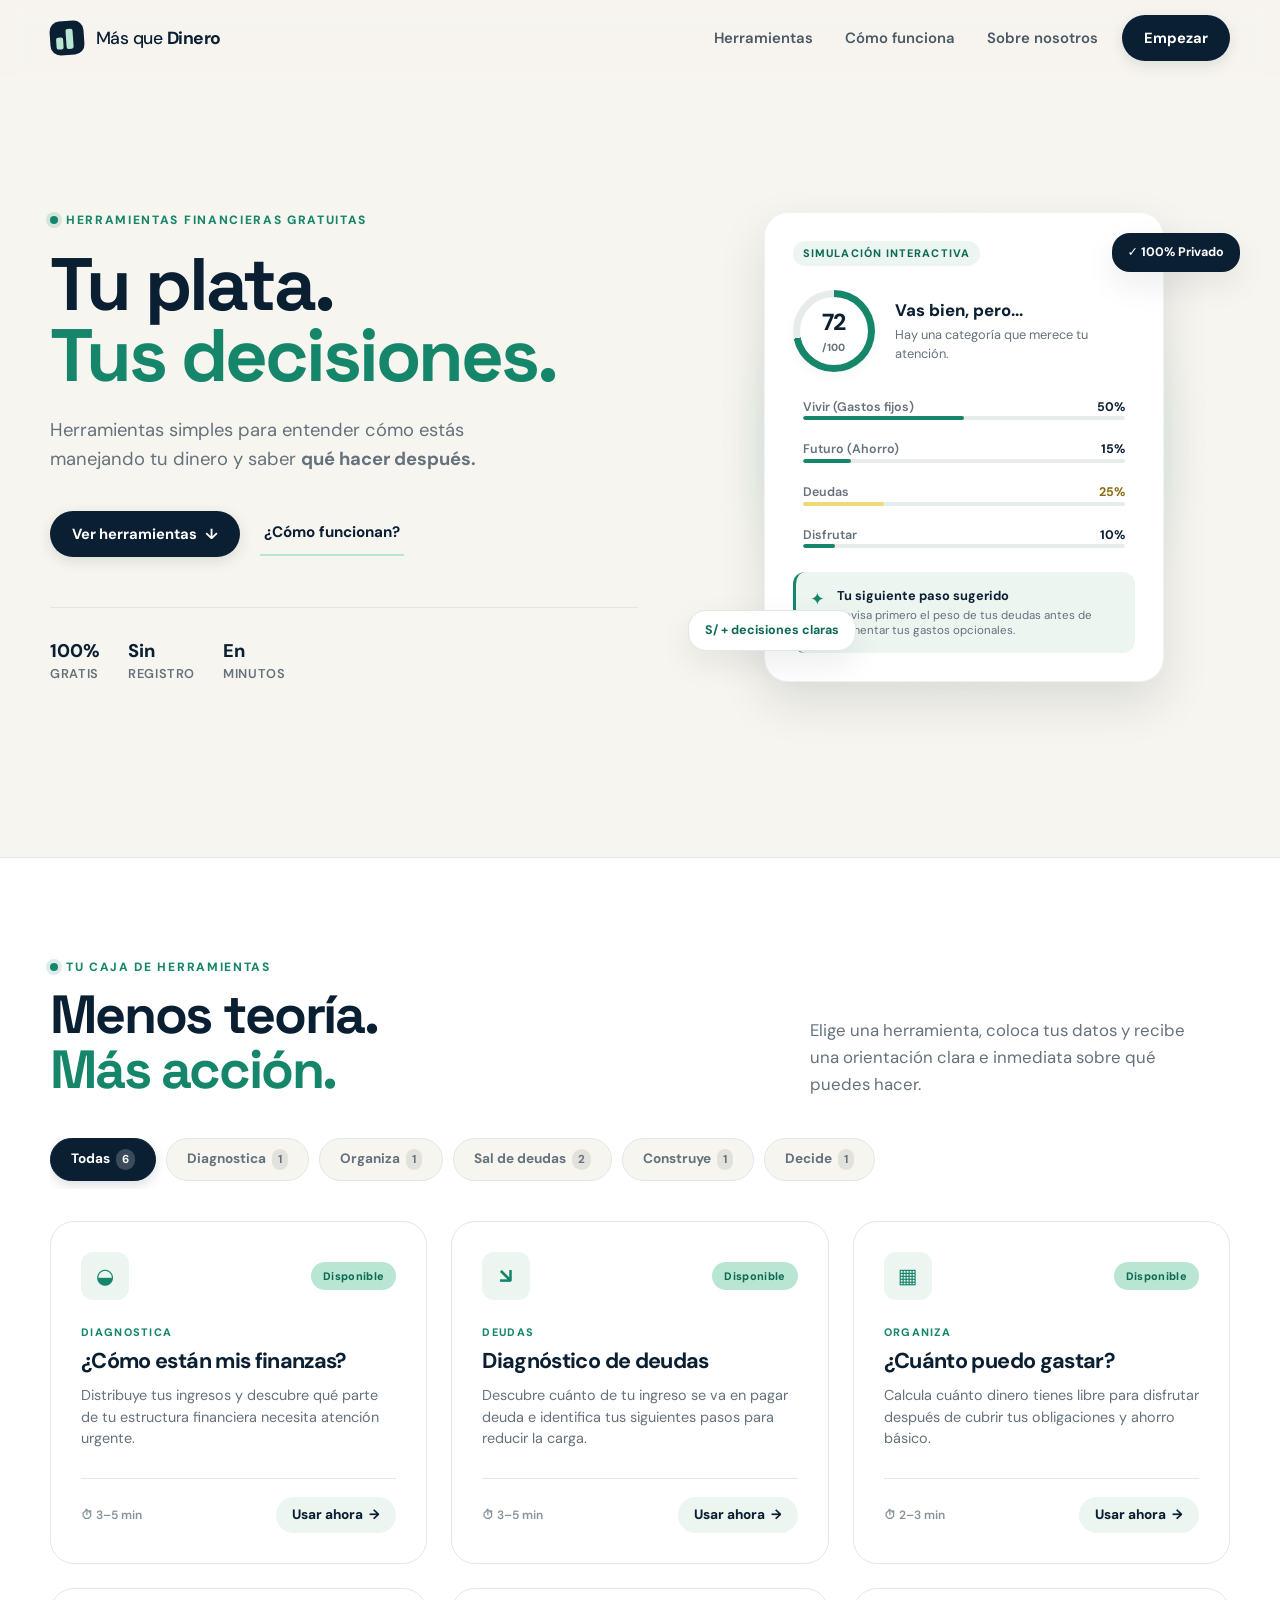
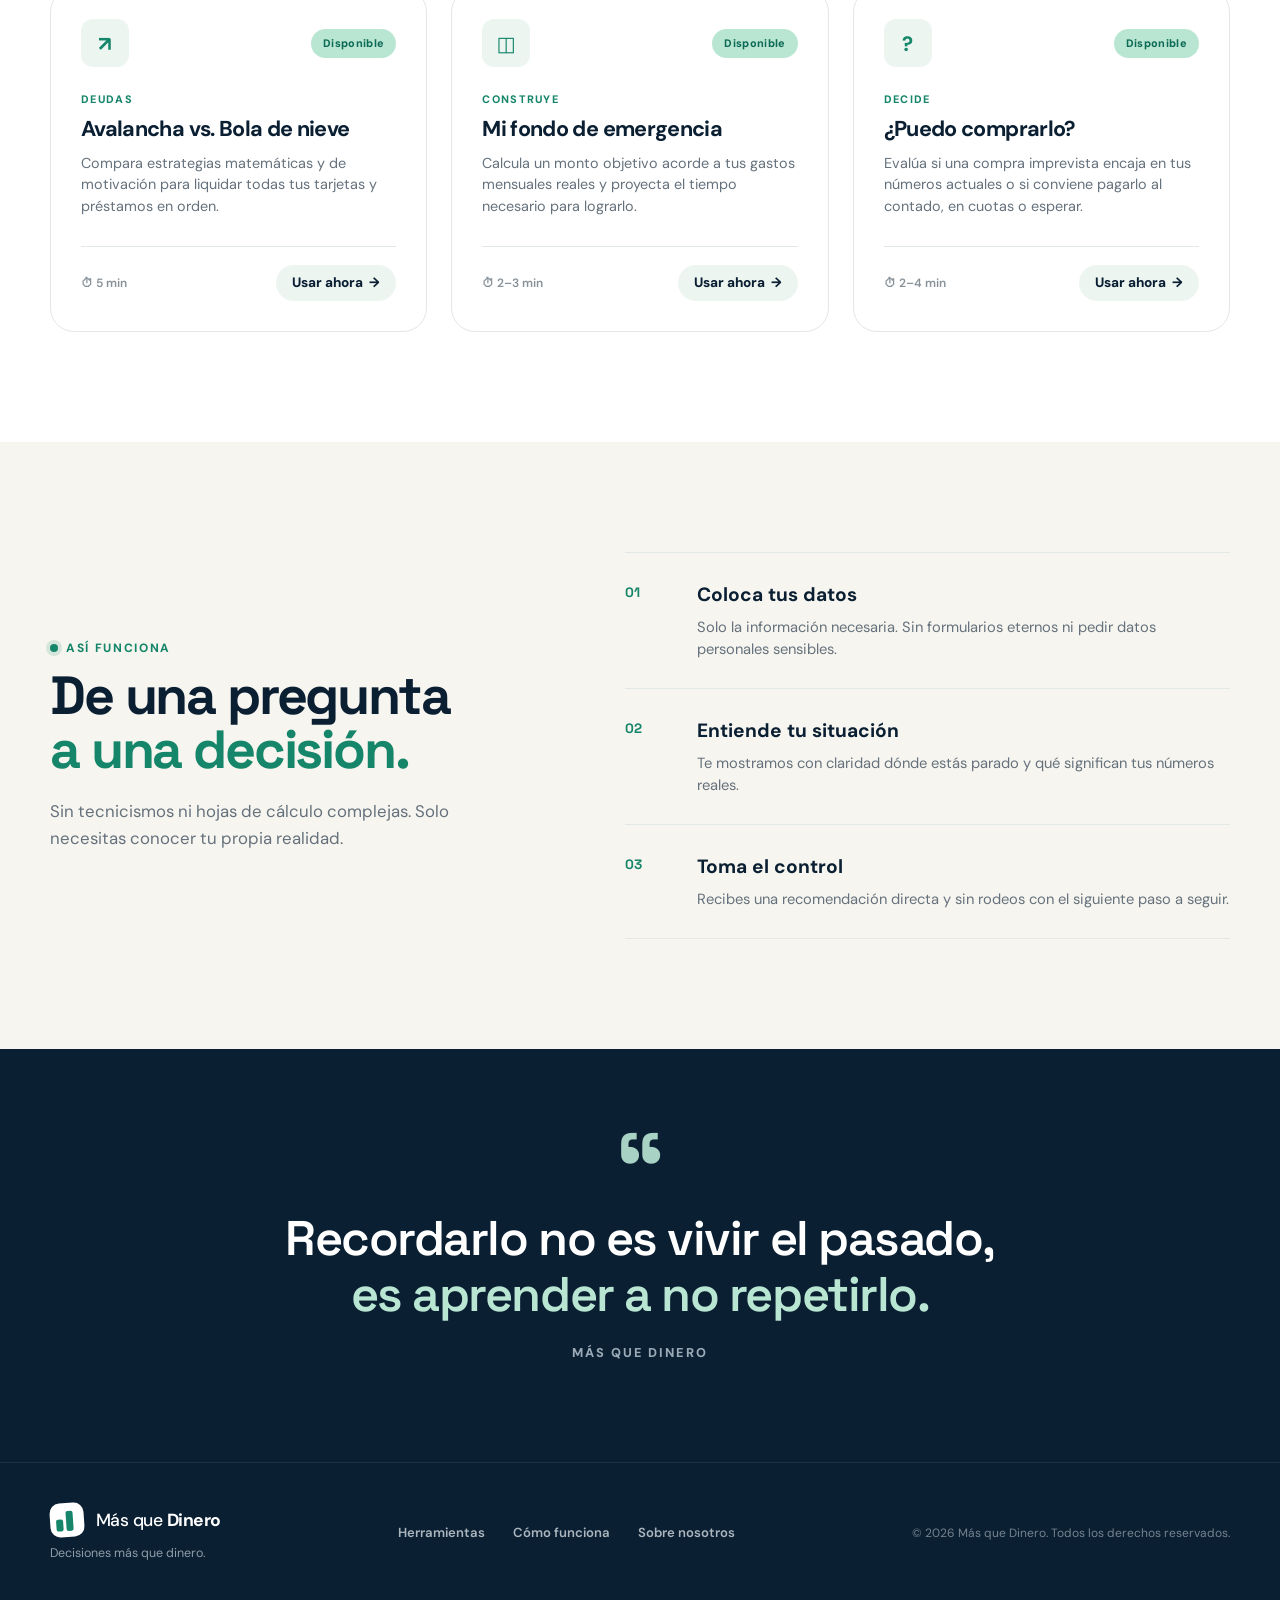
==== index.html @ 5869afad "new" ====
<!DOCTYPE html>
<html lang="es">
<head>
  <meta charset="UTF-8" />
  <meta name="viewport" content="width=device-width, initial-scale=1.0" />
  <meta name="theme-color" content="#0B1F33" />
  <meta name="description" content="Herramientas financieras gratuitas de Más que Dinero. Entiende tu plata y toma mejores decisiones." />
  <title>Más que Dinero — Herramientas financieras</title>
  
  <!-- Preconnect and Google Fonts -->
  <link rel="preconnect" href="https://fonts.googleapis.com">
  <link rel="preconnect" href="https://fonts.gstatic.com" crossorigin>
  <link href="https://fonts.googleapis.com/css2?family=DM+Sans:ital,opsz,wght@0,9..40,400..800;1,9..40,400..800&family=Space+Grotesk:wght@500;600;700&display=swap" rel="stylesheet">
  
  <style>
    /* =========================================================
       MÁS QUE DINERO — Design System & Custom Styles
       Palette: Navy #0B1F33, Mint #B9E6D3, Green #16866B, 
                Cream #F7F5EF, Yellow #F2D77A, Danger #C84D42
       ========================================================= */

    :root {
      --navy: #0B1F33;
      --navy-2: #102B45;
      --navy-light: #183B5C;
      --cream: #F7F5EF;
      --paper: #FFFFFF;
      --mint: #B9E6D3;
      --mint-soft: #E8F7F1;
      --green: #16866B;
      --green-dark: #0D6A55;
      --ink: #14202B;
      --muted: #65717C;
      --line: #E1E8E6;
      --soft: #EDF5F1;
      --yellow: #F2D77A;
      --yellow-soft: #FDF8E7;
      --danger: #C84D42;
      --shadow-sm: 0 4px 12px rgba(11, 31, 51, 0.04);
      --shadow-md: 0 12px 32px rgba(11, 31, 51, 0.08);
      --shadow-lg: 0 20px 48px rgba(11, 31, 51, 0.12);
      --radius-sm: 12px;
      --radius-md: 18px;
      --radius-lg: 24px;
      --radius-full: 999px;
      --transition: all 0.25s cubic-bezier(0.16, 1, 0.3, 1);
    }

    * { box-sizing: border-box; margin: 0; padding: 0; }
    html { scroll-behavior: smooth; scroll-padding-top: 90px; }
    body {
      font-family: "DM Sans", system-ui, -apple-system, sans-serif;
      background: var(--cream);
      color: var(--ink);
      line-height: 1.5;
      -webkit-font-smoothing: antialiased;
      overflow-x: hidden;
    }

    a { color: inherit; text-decoration: none; }
    button { font: inherit; cursor: pointer; border: none; background: none; }

    .topbar-wrapper {
      position: sticky;
      top: 0;
      z-index: 100;
      background: rgba(247, 245, 239, 0.82);
      backdrop-filter: blur(12px);
      -webkit-backdrop-filter: blur(12px);
      border-bottom: 1px solid transparent;
      transition: var(--transition);
    }
    .topbar-wrapper.scrolled {
      background: rgba(247, 245, 239, 0.95);
      border-bottom-color: var(--line);
      box-shadow: 0 4px 20px rgba(11, 31, 51, 0.03);
    }

    .topbar {
      width: min(1180px, calc(100% - 40px));
      margin: 0 auto;
      height: 76px;
      display: flex;
      align-items: center;
      justify-content: space-between;
      gap: 24px;
    }

    .brand {
      display: inline-flex;
      align-items: center;
      gap: 12px;
      font-weight: 500;
      letter-spacing: -0.03em;
      color: var(--navy);
      font-size: 1.1rem;
      white-space: nowrap;
      transition: var(--transition);
    }
    .brand:hover { opacity: 0.9; }
    .brand strong { font-weight: 700; }
    .brand-mark {
      width: 34px;
      height: 34px;
      display: inline-flex;
      align-items: flex-end;
      gap: 3px;
      padding: 6px;
      border-radius: 10px;
      background: var(--navy);
      transform: rotate(-4deg);
      transition: var(--transition);
    }
    .brand:hover .brand-mark { transform: rotate(0deg) scale(1.05); }
    .brand-mark span { display: block; width: 7px; border-radius: 2px; background: var(--mint); }
    .brand-mark span:first-child { height: 12px; }
    .brand-mark span:last-child { height: 20px; }

    .desktop-nav { display: flex; gap: 32px; margin-left: auto; align-items: center; }
    .desktop-nav a {
      font-size: 0.93rem;
      font-weight: 600;
      color: #4A5864;
      transition: var(--transition);
      position: relative;
    }
    .desktop-nav a:hover { color: var(--navy); }
    .desktop-nav a::after {
      content: '';
      position: absolute;
      bottom: -4px;
      left: 0;
      width: 0;
      height: 2px;
      background: var(--green);
      transition: var(--transition);
      border-radius: 2px;
    }
    .desktop-nav a:hover::after { width: 100%; }

    .nav-cta, .primary-btn {
      display: inline-flex;
      align-items: center;
      justify-content: center;
      background: var(--navy);
      color: white !important;
      border-radius: var(--radius-full);
      padding: 12px 22px;
      font-weight: 700;
      font-size: 0.92rem;
      transition: var(--transition);
      box-shadow: 0 4px 14px rgba(11, 31, 51, 0.12);
    }
    .nav-cta:hover, .primary-btn:hover {
      transform: translateY(-2px);
      background: var(--navy-2);
      box-shadow: 0 6px 20px rgba(11, 31, 51, 0.2);
    }

    /* Mobile Nav Toggle */
    .mobile-menu-btn {
      display: none;
      width: 42px;
      height: 42px;
      border-radius: 10px;
      background: white;
      border: 1px solid var(--line);
      align-items: center;
      justify-content: center;
      flex-direction: column;
      gap: 5px;
      cursor: pointer;
      z-index: 101;
    }
    .mobile-menu-btn span {
      display: block;
      width: 18px;
      height: 2px;
      background: var(--navy);
      border-radius: 2px;
      transition: var(--transition);
    }
    .mobile-menu-btn.is-active span:nth-child(1) { transform: translateY(7px) rotate(45deg); }
    .mobile-menu-btn.is-active span:nth-child(2) { opacity: 0; }
    .mobile-menu-btn.is-active span:nth-child(3) { transform: translateY(-7px) rotate(-45deg); }

    .mobile-drawer {
      position: fixed;
      inset: 0;
      background: rgba(11, 31, 51, 0.5);
      backdrop-filter: blur(4px);
      z-index: 99;
      opacity: 0;
      pointer-events: none;
      transition: var(--transition);
    }
    .mobile-drawer.is-active { opacity: 1; pointer-events: auto; }
    .mobile-drawer-content {
      position: absolute;
      top: 0; right: 0; bottom: 0;
      width: min(320px, 85vw);
      background: var(--paper);
      padding: 90px 28px 40px;
      display: flex;
      flex-direction: column;
      gap: 20px;
      transform: translateX(100%);
      transition: transform 0.3s cubic-bezier(0.16, 1, 0.3, 1);
      box-shadow: var(--shadow-lg);
    }
    .mobile-drawer.is-active .mobile-drawer-content { transform: translateX(0); }
    .mobile-drawer-content a {
      font-size: 1.1rem;
      font-weight: 700;
      color: var(--navy);
      padding: 10px 0;
      border-bottom: 1px solid var(--soft);
    }

    .hero {
      width: min(1180px, calc(100% - 40px));
      min-height: calc(100vh - 120px);
      margin: 0 auto;
      display: grid;
      grid-template-columns: 1.05fr 0.95fr;
      align-items: center;
      gap: 60px;
      padding: 40px 0 80px;
    }
    .eyebrow {
      font-size: 0.75rem;
      font-weight: 800;
      letter-spacing: 0.14em;
      color: var(--green);
      text-transform: uppercase;
      display: flex;
      align-items: center;
      gap: 8px;
    }
    .eyebrow-dot {
      display: inline-block;
      width: 8px; height: 8px;
      border-radius: 50%;
      background: var(--green);
      box-shadow: 0 0 0 4px rgba(22, 134, 107, 0.15);
    }
    .hero h1, h2 {
      font-family: "Space Grotesk", sans-serif;
      letter-spacing: -0.04em;
      color: var(--navy);
    }
    .hero h1 {
      font-size: clamp(3.2rem, 5.8vw, 5.4rem);
      line-height: 0.96;
      margin: 20px 0 24px;
      font-weight: 700;
    }
    .hero h1 em, h2 span { color: var(--green); font-style: normal; }
    .hero-text {
      max-width: 500px;
      color: var(--muted);
      font-size: 1.15rem;
      line-height: 1.6;
    }
    .hero-actions { display: flex; align-items: center; gap: 20px; margin-top: 36px; flex-wrap: wrap; }
    .primary-btn span { margin-left: 8px; transition: transform 0.2s ease; }
    .primary-btn:hover span { transform: translateY(2px); }
    .text-btn {
      font-weight: 700;
      font-size: 0.95rem;
      color: var(--navy);
      padding: 10px 4px;
      border-bottom: 2px solid var(--mint);
      transition: var(--transition);
    }
    .text-btn:hover { border-bottom-color: var(--green); color: var(--green); }

    .trust-row {
      display: flex;
      gap: 28px;
      margin-top: 50px;
      padding-top: 32px;
      border-top: 1px solid rgba(11, 31, 51, 0.08);
    }
    .trust-row div { display: flex; flex-direction: column; }
    .trust-row strong { font-size: 1.15rem; color: var(--navy); font-weight: 800; line-height: 1.2; }
    .trust-row span { color: var(--muted); font-size: 0.8rem; font-weight: 600; text-transform: uppercase; letter-spacing: 0.05em; margin-top: 2px; }

    /* Interactive Hero Preview Card */
    .hero-card {
      position: relative;
      display: flex;
      justify-content: center;
      align-items: center;
      padding: 20px 0;
    }
    .hero-card::before {
      content: "";
      position: absolute;
      width: 410px; height: 410px;
      border-radius: 50%;
      background: radial-gradient(circle, var(--mint) 0%, rgba(185, 230, 211, 0.3) 70%, transparent 100%);
      filter: blur(20px);
      z-index: 0;
    }
    .mini-window {
      position: relative;
      z-index: 1;
      width: min(400px, 100%);
      padding: 28px;
      border-radius: var(--radius-lg);
      background: var(--paper);
      box-shadow: var(--shadow-lg);
      border: 1px solid rgba(11, 31, 51, 0.06);
      transition: var(--transition);
    }
    .mini-window:hover { transform: translateY(-3px); }
    .mini-top { display: flex; justify-content: space-between; align-items: center; color: #879198; font-size: 0.68rem; font-weight: 800; letter-spacing: 0.1em; }
    .mini-badge {
      background: var(--soft);
      color: var(--green-dark);
      padding: 4px 10px;
      border-radius: var(--radius-full);
    }
    .score { display: flex; align-items: center; gap: 20px; margin: 24px 0 20px; }
    .score-ring {
      width: 82px; height: 82px; border-radius: 50%;
      background: conic-gradient(var(--green) 72%, #E7ECEB 0);
      display: grid; place-content: center;
      position: relative;
      font-weight: 800; color: var(--navy);
      box-shadow: var(--shadow-sm);
      flex-shrink: 0;
    }
    .score-ring::before {
      content: ""; position: absolute; inset: 7px; border-radius: 50%; background: white;
    }
    .score-ring span, .score-ring small { position: relative; z-index: 1; }
    .score-ring span { font-size: 1.45rem; letter-spacing: -0.04em; }
    .score-ring small { font-size: 0.65rem; color: var(--muted); }
    .score-title { font-weight: 800; color: var(--navy); font-size: 1.05rem; }
    .score-copy { font-size: 0.8rem; color: var(--muted); margin-top: 2px; }

    .mini-bars { display: grid; gap: 12px; margin-top: 16px; }
    .bar-line {
      position: relative;
      display: flex;
      justify-content: space-between;
      font-size: 0.78rem;
      font-weight: 600;
      padding: 6px 10px;
      border-radius: var(--radius-sm);
      transition: var(--transition);
      cursor: pointer;
    }
    .bar-line:hover { background: var(--soft); }
    .bar-line span { color: var(--muted); }
    .bar-line b { color: var(--navy); }
    .bar-track {
      position: absolute; left: 10px; right: 10px; bottom: 2px; height: 4px; border-radius: 10px; background: #E7ECEB; overflow: hidden;
    }
    .bar-fill { height: 100%; border-radius: 10px; background: var(--green); transition: width 0.6s ease; }
    .bar-fill.warning { background: var(--yellow); }
    .warning-text { color: #8A6A0B !important; }

    .mini-recommendation {
      display: flex; gap: 12px; margin-top: 22px; padding: 14px;
      border-radius: var(--radius-sm); background: var(--soft);
      border-left: 3px solid var(--green);
    }
    .mini-recommendation span { color: var(--green); font-size: 1.1rem; }
    .mini-recommendation strong { font-size: 0.8rem; color: var(--navy); display: block; }
    .mini-recommendation p { color: var(--muted); font-size: 0.72rem; margin-top: 2px; line-height: 1.35; }

    .floating-note {
      position: absolute; z-index: 2; background: var(--navy); color: white;
      padding: 10px 16px; border-radius: var(--radius-md); font-size: 0.78rem; font-weight: 700;
      box-shadow: var(--shadow-md);
      display: flex; align-items: center; gap: 8px;
      animation: float 4s ease-in-out infinite;
    }
    .note-one { top: 8%; right: -10px; }
    .note-two { bottom: 10%; left: -10px; background: white; color: var(--green-dark); border: 1px solid var(--line); animation-delay: 2s; }
    
    @keyframes float {
      0%, 100% { transform: translateY(0px); }
      50% { transform: translateY(-8px); }
    }

    .tools-section {
      background: var(--paper);
      padding: 100px max(20px, calc((100vw - 1180px)/2)) 110px;
      border-top: 1px solid var(--line);
    }
    .section-heading {
      display: grid;
      grid-template-columns: 1fr 420px;
      align-items: end;
      gap: 50px;
    }
    .section-heading h2, .how h2 {
      font-size: clamp(2.4rem, 4.2vw, 3.8rem);
      line-height: 1.02;
      margin-top: 12px;
      font-weight: 700;
    }
    .section-heading > p { color: var(--muted); font-size: 1.05rem; max-width: 400px; line-height: 1.6; }

    .filter-container {
      margin: 40px 0 32px;
      overflow-x: auto;
      padding-bottom: 8px;
      scrollbar-width: none;
    }
    .filter-container::-webkit-scrollbar { display: none; }

    .filter-row { display: flex; gap: 10px; flex-wrap: nowrap; }
    .filter {
      border: 1px solid var(--line);
      background: var(--cream);
      color: var(--muted);
      border-radius: var(--radius-full);
      padding: 10px 20px;
      cursor: pointer;
      font-size: 0.85rem;
      font-weight: 700;
      white-space: nowrap;
      transition: var(--transition);
      display: inline-flex;
      align-items: center;
      gap: 6px;
    }
    .filter:hover { background: var(--soft); color: var(--navy); border-color: #CBD8D4; }
    .filter.active {
      background: var(--navy);
      color: white;
      border-color: var(--navy);
      box-shadow: 0 4px 12px rgba(11, 31, 51, 0.15);
    }
    .filter-count {
      font-size: 0.72rem;
      padding: 2px 6px;
      border-radius: 10px;
      background: rgba(0, 0, 0, 0.08);
    }
    .filter.active .filter-count { background: rgba(255, 255, 255, 0.2); }

    .tools-grid { display: grid; grid-template-columns: repeat(auto-fill, minmax(340px, 1fr)); gap: 24px; }
    
    /* Links integrados a las Tarjetas */
    .tool-card-link {
      display: flex;
      text-decoration: none;
      color: inherit;
    }

    .tool-card {
      width: 100%;
      min-height: 310px;
      padding: 30px;
      border: 1px solid var(--line);
      border-radius: var(--radius-lg);
      display: flex;
      flex-direction: column;
      justify-content: space-between;
      background: white;
      transition: var(--transition);
      position: relative;
    }

    /* ESTILO UNIFORME Y EFECTO HOVER NEGRO EN TODAS LAS TARJETAS */
    .tool-card .tool-category { display: block; color: var(--green); font-size: 0.68rem; letter-spacing: 0.12em; font-weight: 800; margin-top: 24px; text-transform: uppercase; transition: var(--transition); }
    .tool-card h3 { font-size: 1.35rem; letter-spacing: -0.03em; margin: 8px 0 10px; color: var(--navy); font-weight: 700; line-height: 1.25; transition: var(--transition); }
    .tool-card p { color: var(--muted); font-size: 0.9rem; line-height: 1.5; transition: var(--transition); }
    
    .tool-card-link:hover .tool-card,
    .tool-card-link:active .tool-card {
      background: var(--navy);
      color: white;
      border-color: var(--navy);
      transform: translateY(-5px);
      box-shadow: var(--shadow-md);
    }
    
    .tool-card-link:hover .tool-category,
    .tool-card-link:active .tool-category { color: var(--mint); }
    
    .tool-card-link:hover h3,
    .tool-card-link:active h3 { color: white; }
    
    .tool-card-link:hover p,
    .tool-card-link:active p { color: #B9C7D1; }

    .tool-top { display: flex; justify-content: space-between; align-items: center; }
    .tool-icon {
      width: 48px; height: 48px; display: grid; place-items: center;
      border-radius: var(--radius-sm); background: var(--soft); color: var(--green);
      font-weight: 800; font-size: 1.3rem;
      transition: var(--transition);
    }
    .tool-card-link:hover .tool-icon,
    .tool-card-link:active .tool-icon { background: rgba(185,230,211,0.15); color: var(--mint); transform: scale(1.08); }
    
    .status { border-radius: var(--radius-full); padding: 6px 12px; font-size: 0.68rem; font-weight: 800; letter-spacing: 0.03em; }
    .status.live { color: var(--green-dark); background: var(--mint); }
    
    .tool-bottom {
      margin-top: 28px;
      padding-top: 18px;
      border-top: 1px solid var(--line);
      display: flex;
      justify-content: space-between;
      align-items: center;
      font-size: 0.75rem;
      color: #879198;
      font-weight: 600;
      transition: var(--transition);
    }
    .tool-card-link:hover .tool-bottom,
    .tool-card-link:active .tool-bottom { border-color: rgba(255,255,255,0.12); color: #8E9DA8; }
    
    .tool-bottom .tool-btn {
      color: var(--navy);
      font-weight: 800;
      font-size: 0.85rem;
      display: inline-flex;
      align-items: center;
      gap: 6px;
      padding: 8px 16px;
      border-radius: var(--radius-full);
      background: var(--soft);
      transition: var(--transition);
    }
    .tool-card-link:hover .tool-btn,
    .tool-card-link:active .tool-btn { background: var(--mint); color: var(--navy); transform: translateX(3px); }

    /* Card Animation on Filter */
    .tool-card-link { transition: opacity 0.3s ease, transform 0.3s ease; }
    .tool-card-link.is-hidden { opacity: 0; transform: scale(0.95); position: absolute; pointer-events: none; visibility: hidden; }

    .how {
      width: min(1180px, calc(100% - 40px));
      margin: 0 auto;
      padding: 110px 0;
      display: grid;
      grid-template-columns: 0.9fr 1.1fr;
      gap: 80px;
      align-items: center;
    }
    .how-intro p { color: var(--muted); font-size: 1.05rem; max-width: 400px; margin-top: 20px; line-height: 1.6; }
    .steps { display: grid; gap: 0; }
    .step {
      padding: 28px 0;
      border-top: 1px solid var(--line);
      display: grid;
      grid-template-columns: 60px 1fr;
      column-gap: 12px;
      transition: var(--transition);
    }
    .step:last-child { border-bottom: 1px solid var(--line); }
    .step:hover { padding-left: 10px; }
    .step > span { color: var(--green); font-size: 0.85rem; font-weight: 800; font-family: "Space Grotesk", sans-serif; padding-top: 2px; }
    .step h3 { font-size: 1.2rem; color: var(--navy); font-weight: 700; }
    .step p { grid-column: 2; color: var(--muted); font-size: 0.92rem; margin-top: 6px; line-height: 1.5; }

    /* Quote Section */
    .quote-section {
      background: var(--navy);
      color: white;
      text-align: center;
      padding: 100px 20px;
      position: relative;
      overflow: hidden;
    }
    .quote-mark { color: var(--mint); font: 700 6rem/0.4 "Space Grotesk"; opacity: 0.9; }
    blockquote {
      font: 600 clamp(1.8rem, 3.8vw, 3.5rem)/1.15 "Space Grotesk";
      letter-spacing: -0.03em;
      margin: 24px auto 20px;
      max-width: 900px;
    }
    blockquote span { color: var(--mint); }
    .quote-section p { color: #9AAAB6; font-size: 0.8rem; letter-spacing: 0.15em; text-transform: uppercase; font-weight: 800; }

    /* Footer */
    footer {
      background: var(--navy);
      border-top: 1px solid rgba(255,255,255,0.08);
      padding: 40px max(20px, calc((100vw - 1180px)/2));
      color: white;
      display: flex;
      justify-content: space-between;
      align-items: center;
      flex-wrap: wrap;
      gap: 30px;
    }
    footer .brand { color: white; }
    footer .brand-mark { background: white; }
    footer .brand-mark span { background: var(--green); }
    .footer-brand p { color: #8E9DA8; font-size: 0.78rem; margin-top: 6px; }
    .footer-links { display: flex; gap: 28px; font-size: 0.82rem; color: #AAB5BD; font-weight: 600; }
    .footer-links a:hover { color: var(--mint); }
    .copyright { color: #74838E; font-size: 0.75rem; }

    /* Responsive Design Adjustments */
    @media (max-width: 960px) {
      .desktop-nav { display: none; }
      .mobile-menu-btn { display: flex; }
      .hero { grid-template-columns: 1fr; gap: 50px; padding-top: 30px; min-height: auto; }
      .section-heading { grid-template-columns: 1fr; gap: 16px; }
      .how { grid-template-columns: 1fr; gap: 50px; }
    }

    @media (max-width: 640px) {
      .topbar { width: min(100% - 32px, 1180px); height: 68px; }
      .hero { width: min(100% - 32px, 1180px); }
      .hero h1 { font-size: clamp(2.8rem, 13vw, 3.8rem); }
      .hero-actions { flex-direction: column; align-items: stretch; }
      .hero-actions a { text-align: center; justify-content: center; }
      .trust-row { gap: 16px; justify-content: space-between; }
      .trust-row strong { font-size: 1rem; }
      .trust-row span { font-size: 0.7rem; }
      .floating-note { display: none; }
      .tools-section { padding: 70px 16px; }
      .tools-grid { grid-template-columns: 1fr; }
      footer { flex-direction: column; align-items: flex-start; }
    }
  </style>
</head>

<body>
  <div class="topbar-wrapper" id="topbar">
    <header class="topbar">
      <a href="#" class="brand" aria-label="Más que Dinero - Inicio">
        <span class="brand-mark"><span></span><span></span></span>
        <span>Más que <strong>Dinero</strong></span>
      </a>

      <nav class="desktop-nav" aria-label="Navegación principal">
        <a href="#herramientas">Herramientas</a>
        <a href="#como-funciona">Cómo funciona</a>
        <a href="#sobre">Sobre nosotros</a>
      </nav>

      <div style="display: flex; align-items: center; gap: 12px;">
        <a class="nav-cta" href="#herramientas">Empezar</a>
        <button class="mobile-menu-btn" id="mobileMenuBtn" aria-label="Abrir menú">
          <span></span><span></span><span></span>
        </button>
      </div>
    </header>
  </div>

  <!-- Mobile Drawer -->
  <div class="mobile-drawer" id="mobileDrawer">
    <div class="mobile-drawer-content">
      <a href="#herramientas" class="mobile-link">Herramientas</a>
      <a href="#como-funciona" class="mobile-link">Cómo funciona</a>
      <a href="#sobre" class="mobile-link">Sobre Más que Dinero</a>
      <a class="primary-btn" href="#herramientas" style="margin-top: 15px;">Explorar caja de herramientas</a>
    </div>
  </div>

  <main>
    <section class="hero">
      <div class="hero-copy">
        <div class="eyebrow"><span class="eyebrow-dot"></span> Herramientas financieras gratuitas</div>
        <h1>Tu plata.<br><em>Tus decisiones.</em></h1>
        <p class="hero-text">
          Herramientas simples para entender cómo estás manejando tu dinero
          y saber <strong>qué hacer después.</strong>
        </p>

        <div class="hero-actions">
          <a class="primary-btn" href="#herramientas">Ver herramientas <span>↓</span></a>
          <a class="text-btn" href="#como-funciona">¿Cómo funcionan?</a>
        </div>

        <div class="trust-row">
          <div><strong>100%</strong><span>Gratis</span></div>
          <div><strong>Sin</strong><span>registro</span></div>
          <div><strong>En</strong><span>minutos</span></div>
        </div>
      </div>

      <div class="hero-card" aria-label="Vista previa del diagnóstico financiero">
        <div class="mini-window">
          <div class="mini-top">
            <span class="mini-badge">SIMULACIÓN INTERACTIVA</span>
            <span>•••</span>
          </div>

          <div class="score">
            <div class="score-ring" id="scoreRing">
              <span id="scoreVal">72</span><small>/100</small>
            </div>
            <div>
              <p class="score-title" id="scoreTitle">Vas bien, pero...</p>
              <p class="score-copy" id="scoreSub">Hay una categoría que merece tu atención.</p>
            </div>
          </div>

          <div class="mini-bars">
            <div class="bar-line" onclick="updatePreview('vivir')">
              <span>Vivir (Gastos fijos)</span><b>50%</b>
              <div class="bar-track"><div class="bar-fill" style="width:50%"></div></div>
            </div>
            <div class="bar-line" onclick="updatePreview('futuro')">
              <span>Futuro (Ahorro)</span><b>15%</b>
              <div class="bar-track"><div class="bar-fill" style="width:15%"></div></div>
            </div>
            <div class="bar-line" onclick="updatePreview('deudas')">
              <span>Deudas</span><b class="warning-text">25%</b>
              <div class="bar-track"><div class="bar-fill warning" style="width:25%"></div></div>
            </div>
            <div class="bar-line" onclick="updatePreview('disfrutar')">
              <span>Disfrutar</span><b>10%</b>
              <div class="bar-track"><div class="bar-fill" style="width:10%"></div></div>
            </div>
          </div>

          <div class="mini-recommendation">
            <span>✦</span>
            <div>
              <strong id="recTitle">Tu siguiente paso sugerido</strong>
              <p id="recDesc">Revisa primero el peso de tus deudas antes de aumentar tus gastos opcionales.</p>
            </div>
          </div>
        </div>

        <div class="floating-note note-one">✓ 100% Privado</div>
        <div class="floating-note note-two">S/ + decisiones claras</div>
      </div>
    </section>

    <section class="tools-section" id="herramientas">
      <div class="section-heading">
        <div>
          <div class="eyebrow"><span class="eyebrow-dot"></span> TU CAJA DE HERRAMIENTAS</div>
          <h2>Menos teoría.<br><span>Más acción.</span></h2>
        </div>
        <p>Elige una herramienta, coloca tus datos y recibe una orientación clara e inmediata sobre qué puedes hacer.</p>
      </div>

      <div class="filter-container">
        <div class="filter-row" role="tablist" aria-label="Categorías de herramientas">
          <button class="filter active" data-filter="all">Todas <span class="filter-count">6</span></button>
          <button class="filter" data-filter="diagnostica">Diagnostica <span class="filter-count">1</span></button>
          <button class="filter" data-filter="organiza">Organiza <span class="filter-count">1</span></button>
          <button class="filter" data-filter="deudas">Sal de deudas <span class="filter-count">2</span></button>
          <button class="filter" data-filter="construye">Construye <span class="filter-count">1</span></button>
          <button class="filter" data-filter="decide">Decide <span class="filter-count">1</span></button>
        </div>
      </div>

      <div class="tools-grid" id="toolsGrid">
        
        <!-- Tool 1: Diagnóstico Financiero Rápido -->
        <a href="diagnostico.html" class="tool-card-link" data-category="diagnostica">
          <article class="tool-card">
            <div>
              <div class="tool-top">
                <span class="tool-icon">◒</span>
                <span class="status live">Disponible</span>
              </div>
              <span class="tool-category">DIAGNOSTICA</span>
              <h3>¿Cómo están mis finanzas?</h3>
              <p>Distribuye tus ingresos y descubre qué parte de tu estructura financiera necesita atención urgente.</p>
            </div>
            <div class="tool-bottom">
              <span>⏱ 3–5 min</span>
              <span class="tool-btn">Usar ahora <span>→</span></span>
            </div>
          </article>
        </a>

        <!-- Tool 2: Diagnóstico de Deudas -->
        <a href="diagnostico-deudas.html" class="tool-card-link" data-category="deudas">
          <article class="tool-card">
            <div>
              <div class="tool-top">
                <span class="tool-icon">↘</span>
                <span class="status live">Disponible</span>
              </div>
              <span class="tool-category">DEUDAS</span>
              <h3>Diagnóstico de deudas</h3>
              <p>Descubre cuánto de tu ingreso se va en pagar deuda e identifica tus siguientes pasos para reducir la carga.</p>
            </div>
            <div class="tool-bottom">
              <span>⏱ 3–5 min</span>
              <span class="tool-btn">Usar ahora <span>→</span></span>
            </div>
          </article>
        </a>

        <!-- Tool 3: Presupuesto Disponible / ¿Cuánto puedo gastar? -->
        <a href="cuanto-puedo-gastar.html" class="tool-card-link" data-category="organiza">
          <article class="tool-card">
            <div>
              <div class="tool-top">
                <span class="tool-icon">▦</span>
                <span class="status live">Disponible</span>
              </div>
              <span class="tool-category">ORGANIZA</span>
              <h3>¿Cuánto puedo gastar?</h3>
              <p>Calcula cuánto dinero tienes libre para disfrutar después de cubrir tus obligaciones y ahorro básico.</p>
            </div>
            <div class="tool-bottom">
              <span>⏱ 2–3 min</span>
              <span class="tool-btn">Usar ahora <span>→</span></span>
            </div>
          </article>
        </a>

        <!-- Tool 4: Avalancha vs Bola de Nieve -->
        <a href="avalancha-vs-boladenieve.html" class="tool-card-link" data-category="deudas">
          <article class="tool-card">
            <div>
              <div class="tool-top">
                <span class="tool-icon">↗</span>
                <span class="status live">Disponible</span>
              </div>
              <span class="tool-category">DEUDAS</span>
              <h3>Avalancha vs. Bola de nieve</h3>
              <p>Compara estrategias matemáticas y de motivación para liquidar todas tus tarjetas y préstamos en orden.</p>
            </div>
            <div class="tool-bottom">
              <span>⏱ 5 min</span>
              <span class="tool-btn">Usar ahora <span>→</span></span>
            </div>
          </article>
        </a>

        <!-- Tool 5: Fondo de Emergencia -->
        <a href="fondo-de-emergencia.html" class="tool-card-link" data-category="construye">
          <article class="tool-card">
            <div>
              <div class="tool-top">
                <span class="tool-icon">◫</span>
                <span class="status live">Disponible</span>
              </div>
              <span class="tool-category">CONSTRUYE</span>
              <h3>Mi fondo de emergencia</h3>
              <p>Calcula un monto objetivo acorde a tus gastos mensuales reales y proyecta el tiempo necesario para lograrlo.</p>
            </div>
            <div class="tool-bottom">
              <span>⏱ 2–3 min</span>
              <span class="tool-btn">Usar ahora <span>→</span></span>
            </div>
          </article>
        </a>

        <!-- Tool 6: ¿Puedo comprarlo? -->
        <a href="puedo-comprarlo.html" class="tool-card-link" data-category="decide">
          <article class="tool-card">
            <div>
              <div class="tool-top">
                <span class="tool-icon">?</span>
                <span class="status live">Disponible</span>
              </div>
              <span class="tool-category">DECIDE</span>
              <h3>¿Puedo comprarlo?</h3>
              <p>Evalúa si una compra imprevista encaja en tus números actuales o si conviene pagarlo al contado, en cuotas o esperar.</p>
            </div>
            <div class="tool-bottom">
              <span>⏱ 2–4 min</span>
              <span class="tool-btn">Usar ahora <span>→</span></span>
            </div>
          </article>
        </a>

      </div>
    </section>

    <section class="how" id="como-funciona">
      <div class="how-intro">
        <div class="eyebrow"><span class="eyebrow-dot"></span> ASÍ FUNCIONA</div>
        <h2>De una pregunta<br><span>a una decisión.</span></h2>
        <p>Sin tecnicismos ni hojas de cálculo complejas. Solo necesitas conocer tu propia realidad.</p>
      </div>

      <div class="steps">
        <div class="step">
          <span>01</span>
          <div>
            <h3>Coloca tus datos</h3>
            <p>Solo la información necesaria. Sin formularios eternos ni pedir datos personales sensibles.</p>
          </div>
        </div>
        <div class="step">
          <span>02</span>
          <div>
            <h3>Entiende tu situación</h3>
            <p>Te mostramos con claridad dónde estás parado y qué significan tus números reales.</p>
          </div>
        </div>
        <div class="step">
          <span>03</span>
          <div>
            <h3>Toma el control</h3>
            <p>Recibes una recomendación directa y sin rodeos con el siguiente paso a seguir.</p>
          </div>
        </div>
      </div>
    </section>

    <section class="quote-section" id="sobre">
      <div class="quote-mark">“</div>
      <blockquote>Recordarlo no es vivir el pasado,<br><span>es aprender a no repetirlo.</span></blockquote>
      <p>Más que Dinero</p>
    </section>
  </main>

  <footer>
    <div class="footer-brand">
      <a href="#" class="brand">
        <span class="brand-mark"><span></span><span></span></span>
        <span>Más que <strong>Dinero</strong></span>
      </a>
      <p>Decisiones más que dinero.</p>
    </div>

    <div class="footer-links">
      <a href="#herramientas">Herramientas</a>
      <a href="#como-funciona">Cómo funciona</a>
      <a href="#sobre">Sobre nosotros</a>
    </div>

    <p class="copyright">© 2026 Más que Dinero. Todos los derechos reservados.</p>
  </footer>

  <script>
    // Header Scroll Effect
    const topbar = document.getElementById('topbar');
    window.addEventListener('scroll', () => {
      if (window.scrollY > 20) {
        topbar.classList.add('scrolled');
      } else {
        topbar.classList.remove('scrolled');
      }
    });

    // Mobile Menu Toggle
    const mobileBtn = document.getElementById('mobileMenuBtn');
    const mobileDrawer = document.getElementById('mobileDrawer');
    const mobileLinks = document.querySelectorAll('.mobile-link');

    mobileBtn.addEventListener('click', () => {
      mobileBtn.classList.toggle('is-active');
      mobileDrawer.classList.toggle('is-active');
    });

    mobileLinks.forEach(link => {
      link.addEventListener('click', () => {
        mobileBtn.classList.remove('is-active');
        mobileDrawer.classList.remove('is-active');
      });
    });

    // Interactive Preview updating
    function updatePreview(type) {
      const title = document.getElementById('scoreTitle');
      const sub = document.getElementById('scoreSub');
      const recTitle = document.getElementById('recTitle');
      const recDesc = document.getElementById('recDesc');

      if (type === 'deudas') {
        title.textContent = 'Ojo con tus deudas';
        sub.textContent = 'Estás destinando 25% a saldar préstamos.';
        recTitle.textContent = 'Plan para deudas';
        recDesc.textContent = 'Prioriza la deuda con mayor tasa de interés para no regalar dinero.';
      } else if (type === 'vivir') {
        title.textContent = 'Gastos fijos bajo control';
        sub.textContent = 'Tu costo de vida ocupa la mitad de tus ingresos.';
        recTitle.textContent = 'Mantén el margen';
        recDesc.textContent = '50% es un excelente porcentaje para cubrir vivienda y servicios.';
      } else if (type === 'futuro') {
        title.textContent = 'Tu colchón de tranquilidad';
        sub.textContent = 'Actualmente ahorras un 15% mensual.';
        recTitle.textContent = 'Siguiente objetivo';
        recDesc.textContent = 'Pasa este monto a una cuenta de alto rendimiento apenas cobres.';
      } else if (type === 'disfrutar') {
        title.textContent = 'Gasto libre y ocio';
        sub.textContent = '10% asignado a salidas y entretenimiento.';
        recTitle.textContent = 'Disfruta sin culpa';
        recDesc.textContent = 'Puedes gastar este dinero libremente sin desarmar tu presupuesto.';
      }
    }

    // Filter tools feature
    const filterButtons = document.querySelectorAll('.filter');
    const toolCardsLinks = document.querySelectorAll('.tool-card-link');

    filterButtons.forEach(btn => {
      btn.addEventListener('click', () => {
        filterButtons.forEach(b => b.classList.remove('active'));
        btn.classList.add('active');

        const filterValue = btn.getAttribute('data-filter');

        toolCardsLinks.forEach(card => {
          if (filterValue === 'all' || card.getAttribute('data-category') === filterValue) {
            card.classList.remove('is-hidden');
          } else {
            card.classList.add('is-hidden');
          }
        });
      });
    });
  </script>
</body>
</html>
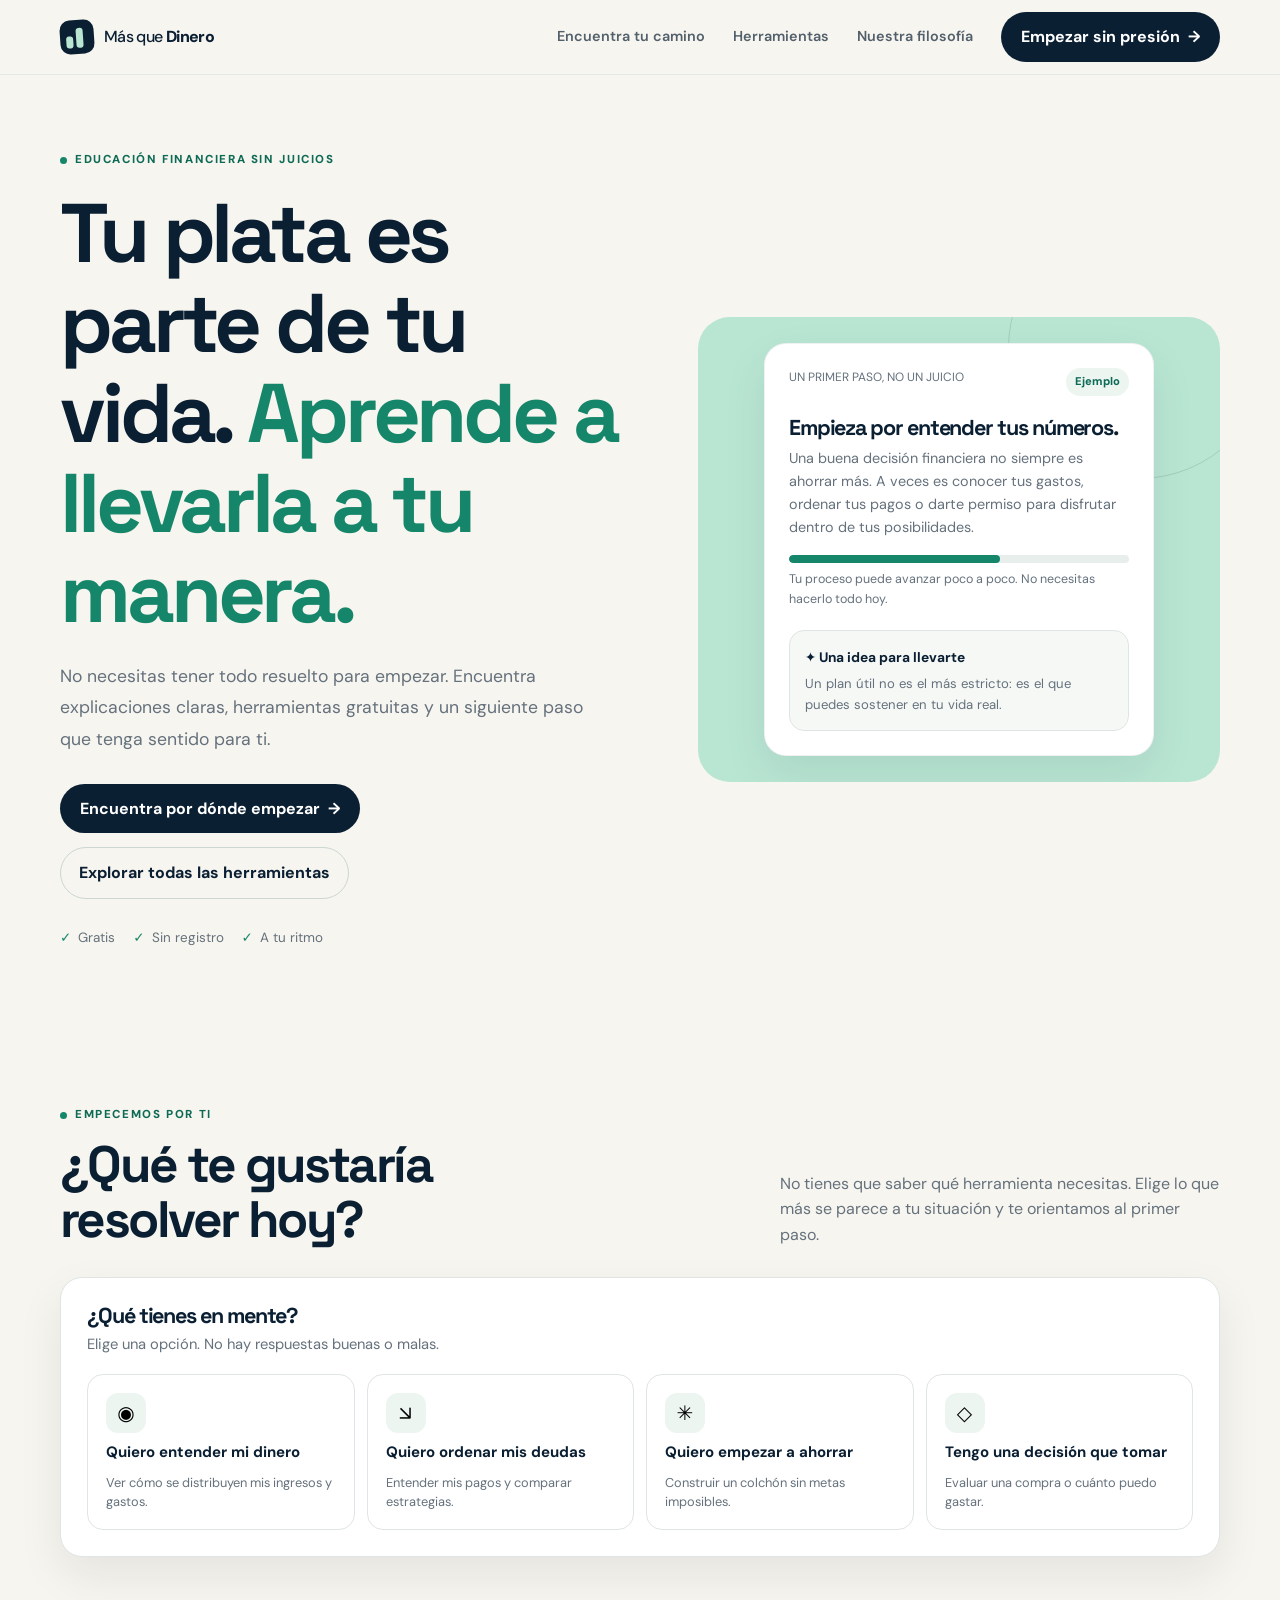
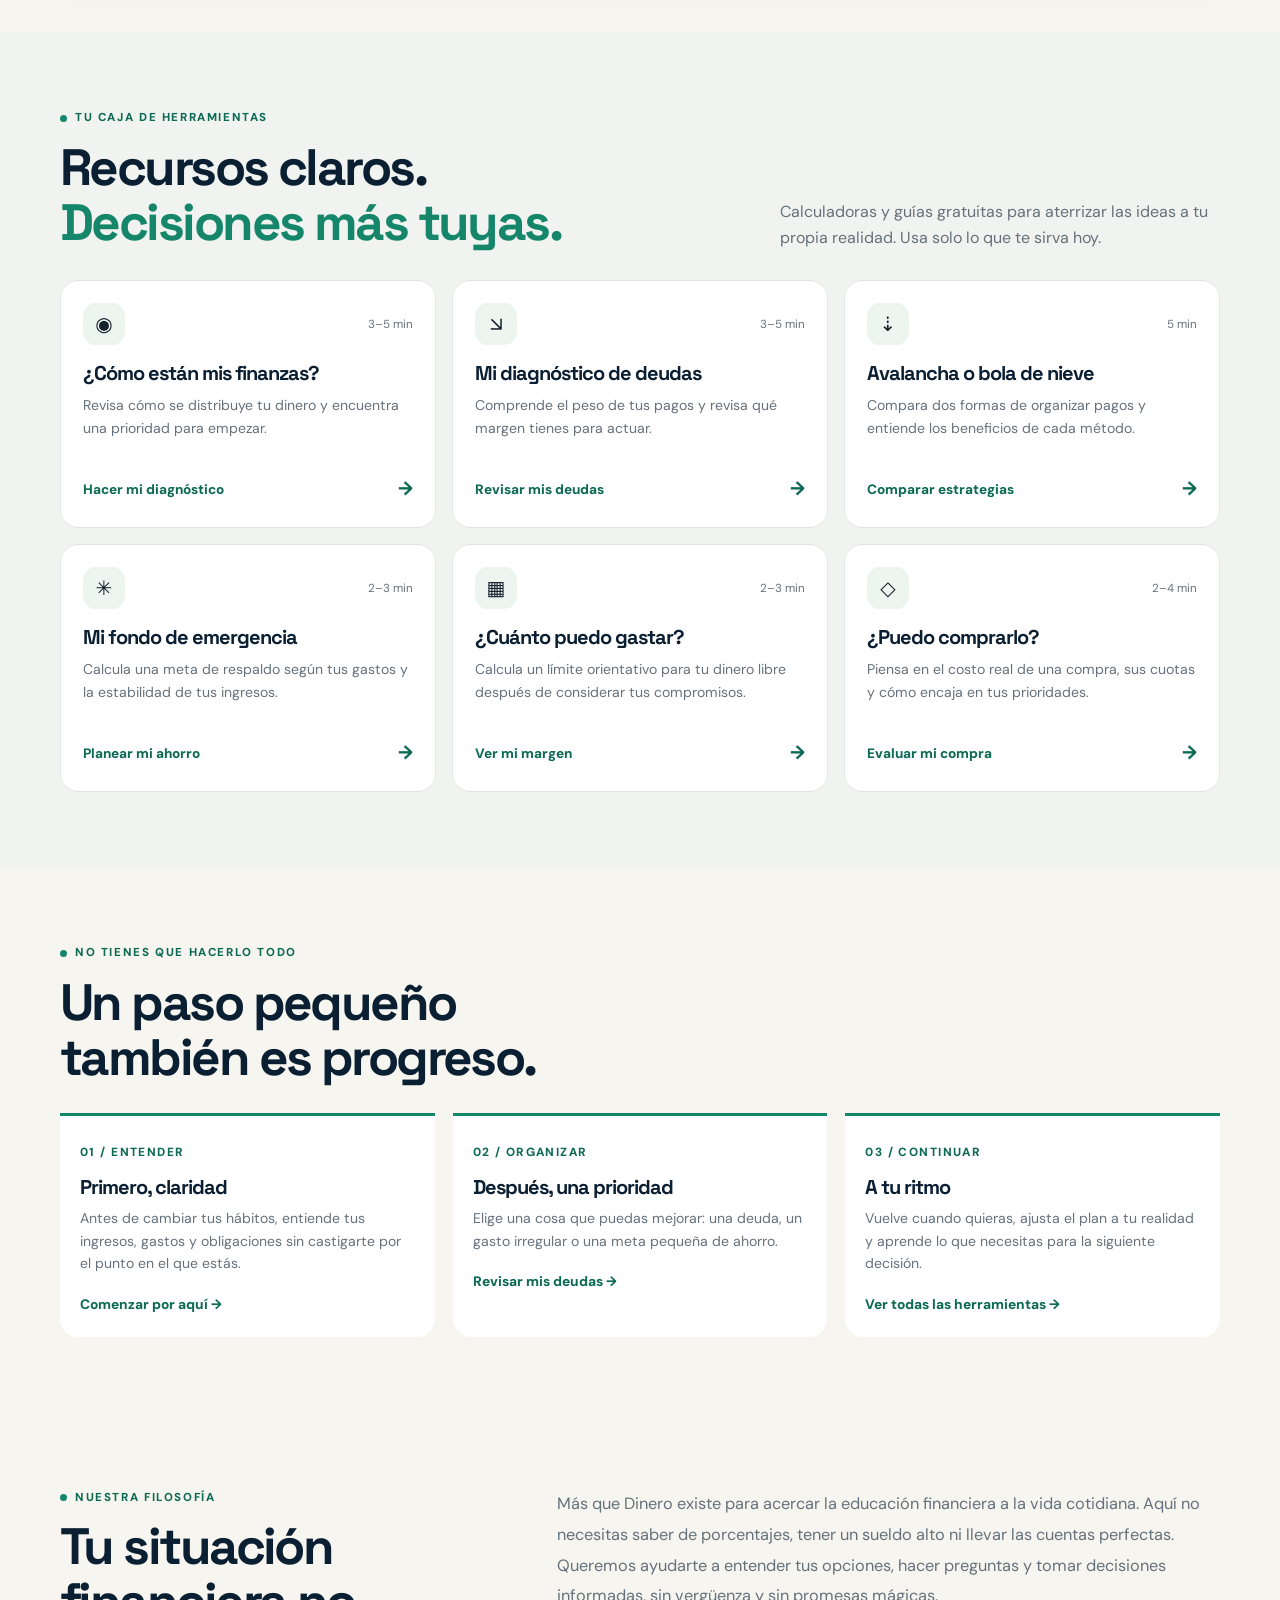
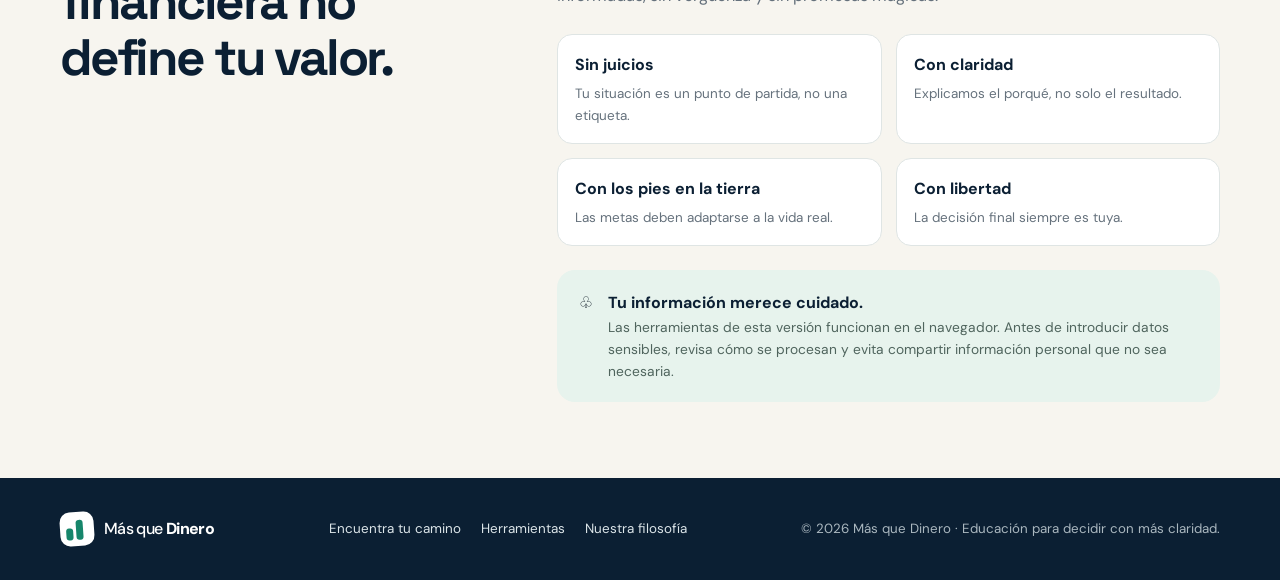
==== commit ac1b484f: "Add files via upload" ====
--- a/index.html
+++ b/index.html
@@ -2,1011 +2,75 @@
 <html lang="es">
 <head>
   <meta charset="UTF-8" />
-  <meta name="viewport" content="width=device-width, initial-scale=1.0" />
+  <meta name="viewport" content="width=device-width, initial-scale=1" />
   <meta name="theme-color" content="#0B1F33" />
-  <meta name="description" content="Herramientas financieras gratuitas de Más que Dinero. Entiende tu plata y toma mejores decisiones." />
-  <title>Más que Dinero — Herramientas financieras</title>
-  
-  <!-- Preconnect and Google Fonts -->
-  <link rel="preconnect" href="https://fonts.googleapis.com">
-  <link rel="preconnect" href="https://fonts.gstatic.com" crossorigin>
-  <link href="https://fonts.googleapis.com/css2?family=DM+Sans:ital,opsz,wght@0,9..40,400..800;1,9..40,400..800&family=Space+Grotesk:wght@500;600;700&display=swap" rel="stylesheet">
-  
+  <meta name="description" content="Más que Dinero: herramientas gratuitas, explicaciones claras y pequeños pasos para tomar mejores decisiones financieras, sin juicios y a tu ritmo." />
+  <title>Más que Dinero — Tu plata, a tu manera</title>
+  <link rel="preconnect" href="https://fonts.googleapis.com" />
+  <link rel="preconnect" href="https://fonts.gstatic.com" crossorigin />
+  <link href="https://fonts.googleapis.com/css2?family=DM+Sans:wght@400;500;600;700;800&family=Space+Grotesk:wght@500;600;700&display=swap" rel="stylesheet" />
   <style>
-    /* =========================================================
-       MÁS QUE DINERO — Design System & Custom Styles
-       Palette: Navy #0B1F33, Mint #B9E6D3, Green #16866B, 
-                Cream #F7F5EF, Yellow #F2D77A, Danger #C84D42
-       ========================================================= */
-
-    :root {
-      --navy: #0B1F33;
-      --navy-2: #102B45;
-      --navy-light: #183B5C;
-      --cream: #F7F5EF;
-      --paper: #FFFFFF;
-      --mint: #B9E6D3;
-      --mint-soft: #E8F7F1;
-      --green: #16866B;
-      --green-dark: #0D6A55;
-      --ink: #14202B;
-      --muted: #65717C;
-      --line: #E1E8E6;
-      --soft: #EDF5F1;
-      --yellow: #F2D77A;
-      --yellow-soft: #FDF8E7;
-      --danger: #C84D42;
-      --shadow-sm: 0 4px 12px rgba(11, 31, 51, 0.04);
-      --shadow-md: 0 12px 32px rgba(11, 31, 51, 0.08);
-      --shadow-lg: 0 20px 48px rgba(11, 31, 51, 0.12);
-      --radius-sm: 12px;
-      --radius-md: 18px;
-      --radius-lg: 24px;
-      --radius-full: 999px;
-      --transition: all 0.25s cubic-bezier(0.16, 1, 0.3, 1);
-    }
-
-    * { box-sizing: border-box; margin: 0; padding: 0; }
-    html { scroll-behavior: smooth; scroll-padding-top: 90px; }
-    body {
-      font-family: "DM Sans", system-ui, -apple-system, sans-serif;
-      background: var(--cream);
-      color: var(--ink);
-      line-height: 1.5;
-      -webkit-font-smoothing: antialiased;
-      overflow-x: hidden;
-    }
-
-    a { color: inherit; text-decoration: none; }
-    button { font: inherit; cursor: pointer; border: none; background: none; }
-
-    .topbar-wrapper {
-      position: sticky;
-      top: 0;
-      z-index: 100;
-      background: rgba(247, 245, 239, 0.82);
-      backdrop-filter: blur(12px);
-      -webkit-backdrop-filter: blur(12px);
-      border-bottom: 1px solid transparent;
-      transition: var(--transition);
-    }
-    .topbar-wrapper.scrolled {
-      background: rgba(247, 245, 239, 0.95);
-      border-bottom-color: var(--line);
-      box-shadow: 0 4px 20px rgba(11, 31, 51, 0.03);
-    }
-
-    .topbar {
-      width: min(1180px, calc(100% - 40px));
-      margin: 0 auto;
-      height: 76px;
-      display: flex;
-      align-items: center;
-      justify-content: space-between;
-      gap: 24px;
-    }
-
-    .brand {
-      display: inline-flex;
-      align-items: center;
-      gap: 12px;
-      font-weight: 500;
-      letter-spacing: -0.03em;
-      color: var(--navy);
-      font-size: 1.1rem;
-      white-space: nowrap;
-      transition: var(--transition);
-    }
-    .brand:hover { opacity: 0.9; }
-    .brand strong { font-weight: 700; }
-    .brand-mark {
-      width: 34px;
-      height: 34px;
-      display: inline-flex;
-      align-items: flex-end;
-      gap: 3px;
-      padding: 6px;
-      border-radius: 10px;
-      background: var(--navy);
-      transform: rotate(-4deg);
-      transition: var(--transition);
-    }
-    .brand:hover .brand-mark { transform: rotate(0deg) scale(1.05); }
-    .brand-mark span { display: block; width: 7px; border-radius: 2px; background: var(--mint); }
-    .brand-mark span:first-child { height: 12px; }
-    .brand-mark span:last-child { height: 20px; }
-
-    .desktop-nav { display: flex; gap: 32px; margin-left: auto; align-items: center; }
-    .desktop-nav a {
-      font-size: 0.93rem;
-      font-weight: 600;
-      color: #4A5864;
-      transition: var(--transition);
-      position: relative;
-    }
-    .desktop-nav a:hover { color: var(--navy); }
-    .desktop-nav a::after {
-      content: '';
-      position: absolute;
-      bottom: -4px;
-      left: 0;
-      width: 0;
-      height: 2px;
-      background: var(--green);
-      transition: var(--transition);
-      border-radius: 2px;
-    }
-    .desktop-nav a:hover::after { width: 100%; }
-
-    .nav-cta, .primary-btn {
-      display: inline-flex;
-      align-items: center;
-      justify-content: center;
-      background: var(--navy);
-      color: white !important;
-      border-radius: var(--radius-full);
-      padding: 12px 22px;
-      font-weight: 700;
-      font-size: 0.92rem;
-      transition: var(--transition);
-      box-shadow: 0 4px 14px rgba(11, 31, 51, 0.12);
-    }
-    .nav-cta:hover, .primary-btn:hover {
-      transform: translateY(-2px);
-      background: var(--navy-2);
-      box-shadow: 0 6px 20px rgba(11, 31, 51, 0.2);
-    }
-
-    /* Mobile Nav Toggle */
-    .mobile-menu-btn {
-      display: none;
-      width: 42px;
-      height: 42px;
-      border-radius: 10px;
-      background: white;
-      border: 1px solid var(--line);
-      align-items: center;
-      justify-content: center;
-      flex-direction: column;
-      gap: 5px;
-      cursor: pointer;
-      z-index: 101;
-    }
-    .mobile-menu-btn span {
-      display: block;
-      width: 18px;
-      height: 2px;
-      background: var(--navy);
-      border-radius: 2px;
-      transition: var(--transition);
-    }
-    .mobile-menu-btn.is-active span:nth-child(1) { transform: translateY(7px) rotate(45deg); }
-    .mobile-menu-btn.is-active span:nth-child(2) { opacity: 0; }
-    .mobile-menu-btn.is-active span:nth-child(3) { transform: translateY(-7px) rotate(-45deg); }
-
-    .mobile-drawer {
-      position: fixed;
-      inset: 0;
-      background: rgba(11, 31, 51, 0.5);
-      backdrop-filter: blur(4px);
-      z-index: 99;
-      opacity: 0;
-      pointer-events: none;
-      transition: var(--transition);
-    }
-    .mobile-drawer.is-active { opacity: 1; pointer-events: auto; }
-    .mobile-drawer-content {
-      position: absolute;
-      top: 0; right: 0; bottom: 0;
-      width: min(320px, 85vw);
-      background: var(--paper);
-      padding: 90px 28px 40px;
-      display: flex;
-      flex-direction: column;
-      gap: 20px;
-      transform: translateX(100%);
-      transition: transform 0.3s cubic-bezier(0.16, 1, 0.3, 1);
-      box-shadow: var(--shadow-lg);
-    }
-    .mobile-drawer.is-active .mobile-drawer-content { transform: translateX(0); }
-    .mobile-drawer-content a {
-      font-size: 1.1rem;
-      font-weight: 700;
-      color: var(--navy);
-      padding: 10px 0;
-      border-bottom: 1px solid var(--soft);
-    }
-
-    .hero {
-      width: min(1180px, calc(100% - 40px));
-      min-height: calc(100vh - 120px);
-      margin: 0 auto;
-      display: grid;
-      grid-template-columns: 1.05fr 0.95fr;
-      align-items: center;
-      gap: 60px;
-      padding: 40px 0 80px;
-    }
-    .eyebrow {
-      font-size: 0.75rem;
-      font-weight: 800;
-      letter-spacing: 0.14em;
-      color: var(--green);
-      text-transform: uppercase;
-      display: flex;
-      align-items: center;
-      gap: 8px;
-    }
-    .eyebrow-dot {
-      display: inline-block;
-      width: 8px; height: 8px;
-      border-radius: 50%;
-      background: var(--green);
-      box-shadow: 0 0 0 4px rgba(22, 134, 107, 0.15);
-    }
-    .hero h1, h2 {
-      font-family: "Space Grotesk", sans-serif;
-      letter-spacing: -0.04em;
-      color: var(--navy);
-    }
-    .hero h1 {
-      font-size: clamp(3.2rem, 5.8vw, 5.4rem);
-      line-height: 0.96;
-      margin: 20px 0 24px;
-      font-weight: 700;
-    }
-    .hero h1 em, h2 span { color: var(--green); font-style: normal; }
-    .hero-text {
-      max-width: 500px;
-      color: var(--muted);
-      font-size: 1.15rem;
-      line-height: 1.6;
-    }
-    .hero-actions { display: flex; align-items: center; gap: 20px; margin-top: 36px; flex-wrap: wrap; }
-    .primary-btn span { margin-left: 8px; transition: transform 0.2s ease; }
-    .primary-btn:hover span { transform: translateY(2px); }
-    .text-btn {
-      font-weight: 700;
-      font-size: 0.95rem;
-      color: var(--navy);
-      padding: 10px 4px;
-      border-bottom: 2px solid var(--mint);
-      transition: var(--transition);
-    }
-    .text-btn:hover { border-bottom-color: var(--green); color: var(--green); }
-
-    .trust-row {
-      display: flex;
-      gap: 28px;
-      margin-top: 50px;
-      padding-top: 32px;
-      border-top: 1px solid rgba(11, 31, 51, 0.08);
-    }
-    .trust-row div { display: flex; flex-direction: column; }
-    .trust-row strong { font-size: 1.15rem; color: var(--navy); font-weight: 800; line-height: 1.2; }
-    .trust-row span { color: var(--muted); font-size: 0.8rem; font-weight: 600; text-transform: uppercase; letter-spacing: 0.05em; margin-top: 2px; }
-
-    /* Interactive Hero Preview Card */
-    .hero-card {
-      position: relative;
-      display: flex;
-      justify-content: center;
-      align-items: center;
-      padding: 20px 0;
-    }
-    .hero-card::before {
-      content: "";
-      position: absolute;
-      width: 410px; height: 410px;
-      border-radius: 50%;
-      background: radial-gradient(circle, var(--mint) 0%, rgba(185, 230, 211, 0.3) 70%, transparent 100%);
-      filter: blur(20px);
-      z-index: 0;
-    }
-    .mini-window {
-      position: relative;
-      z-index: 1;
-      width: min(400px, 100%);
-      padding: 28px;
-      border-radius: var(--radius-lg);
-      background: var(--paper);
-      box-shadow: var(--shadow-lg);
-      border: 1px solid rgba(11, 31, 51, 0.06);
-      transition: var(--transition);
-    }
-    .mini-window:hover { transform: translateY(-3px); }
-    .mini-top { display: flex; justify-content: space-between; align-items: center; color: #879198; font-size: 0.68rem; font-weight: 800; letter-spacing: 0.1em; }
-    .mini-badge {
-      background: var(--soft);
-      color: var(--green-dark);
-      padding: 4px 10px;
-      border-radius: var(--radius-full);
-    }
-    .score { display: flex; align-items: center; gap: 20px; margin: 24px 0 20px; }
-    .score-ring {
-      width: 82px; height: 82px; border-radius: 50%;
-      background: conic-gradient(var(--green) 72%, #E7ECEB 0);
-      display: grid; place-content: center;
-      position: relative;
-      font-weight: 800; color: var(--navy);
-      box-shadow: var(--shadow-sm);
-      flex-shrink: 0;
-    }
-    .score-ring::before {
-      content: ""; position: absolute; inset: 7px; border-radius: 50%; background: white;
-    }
-    .score-ring span, .score-ring small { position: relative; z-index: 1; }
-    .score-ring span { font-size: 1.45rem; letter-spacing: -0.04em; }
-    .score-ring small { font-size: 0.65rem; color: var(--muted); }
-    .score-title { font-weight: 800; color: var(--navy); font-size: 1.05rem; }
-    .score-copy { font-size: 0.8rem; color: var(--muted); margin-top: 2px; }
-
-    .mini-bars { display: grid; gap: 12px; margin-top: 16px; }
-    .bar-line {
-      position: relative;
-      display: flex;
-      justify-content: space-between;
-      font-size: 0.78rem;
-      font-weight: 600;
-      padding: 6px 10px;
-      border-radius: var(--radius-sm);
-      transition: var(--transition);
-      cursor: pointer;
-    }
-    .bar-line:hover { background: var(--soft); }
-    .bar-line span { color: var(--muted); }
-    .bar-line b { color: var(--navy); }
-    .bar-track {
-      position: absolute; left: 10px; right: 10px; bottom: 2px; height: 4px; border-radius: 10px; background: #E7ECEB; overflow: hidden;
-    }
-    .bar-fill { height: 100%; border-radius: 10px; background: var(--green); transition: width 0.6s ease; }
-    .bar-fill.warning { background: var(--yellow); }
-    .warning-text { color: #8A6A0B !important; }
-
-    .mini-recommendation {
-      display: flex; gap: 12px; margin-top: 22px; padding: 14px;
-      border-radius: var(--radius-sm); background: var(--soft);
-      border-left: 3px solid var(--green);
-    }
-    .mini-recommendation span { color: var(--green); font-size: 1.1rem; }
-    .mini-recommendation strong { font-size: 0.8rem; color: var(--navy); display: block; }
-    .mini-recommendation p { color: var(--muted); font-size: 0.72rem; margin-top: 2px; line-height: 1.35; }
-
-    .floating-note {
-      position: absolute; z-index: 2; background: var(--navy); color: white;
-      padding: 10px 16px; border-radius: var(--radius-md); font-size: 0.78rem; font-weight: 700;
-      box-shadow: var(--shadow-md);
-      display: flex; align-items: center; gap: 8px;
-      animation: float 4s ease-in-out infinite;
-    }
-    .note-one { top: 8%; right: -10px; }
-    .note-two { bottom: 10%; left: -10px; background: white; color: var(--green-dark); border: 1px solid var(--line); animation-delay: 2s; }
-    
-    @keyframes float {
-      0%, 100% { transform: translateY(0px); }
-      50% { transform: translateY(-8px); }
-    }
-
-    .tools-section {
-      background: var(--paper);
-      padding: 100px max(20px, calc((100vw - 1180px)/2)) 110px;
-      border-top: 1px solid var(--line);
-    }
-    .section-heading {
-      display: grid;
-      grid-template-columns: 1fr 420px;
-      align-items: end;
-      gap: 50px;
-    }
-    .section-heading h2, .how h2 {
-      font-size: clamp(2.4rem, 4.2vw, 3.8rem);
-      line-height: 1.02;
-      margin-top: 12px;
-      font-weight: 700;
-    }
-    .section-heading > p { color: var(--muted); font-size: 1.05rem; max-width: 400px; line-height: 1.6; }
-
-    .filter-container {
-      margin: 40px 0 32px;
-      overflow-x: auto;
-      padding-bottom: 8px;
-      scrollbar-width: none;
-    }
-    .filter-container::-webkit-scrollbar { display: none; }
-
-    .filter-row { display: flex; gap: 10px; flex-wrap: nowrap; }
-    .filter {
-      border: 1px solid var(--line);
-      background: var(--cream);
-      color: var(--muted);
-      border-radius: var(--radius-full);
-      padding: 10px 20px;
-      cursor: pointer;
-      font-size: 0.85rem;
-      font-weight: 700;
-      white-space: nowrap;
-      transition: var(--transition);
-      display: inline-flex;
-      align-items: center;
-      gap: 6px;
-    }
-    .filter:hover { background: var(--soft); color: var(--navy); border-color: #CBD8D4; }
-    .filter.active {
-      background: var(--navy);
-      color: white;
-      border-color: var(--navy);
-      box-shadow: 0 4px 12px rgba(11, 31, 51, 0.15);
-    }
-    .filter-count {
-      font-size: 0.72rem;
-      padding: 2px 6px;
-      border-radius: 10px;
-      background: rgba(0, 0, 0, 0.08);
-    }
-    .filter.active .filter-count { background: rgba(255, 255, 255, 0.2); }
-
-    .tools-grid { display: grid; grid-template-columns: repeat(auto-fill, minmax(340px, 1fr)); gap: 24px; }
-    
-    /* Links integrados a las Tarjetas */
-    .tool-card-link {
-      display: flex;
-      text-decoration: none;
-      color: inherit;
-    }
-
-    .tool-card {
-      width: 100%;
-      min-height: 310px;
-      padding: 30px;
-      border: 1px solid var(--line);
-      border-radius: var(--radius-lg);
-      display: flex;
-      flex-direction: column;
-      justify-content: space-between;
-      background: white;
-      transition: var(--transition);
-      position: relative;
-    }
-
-    /* ESTILO UNIFORME Y EFECTO HOVER NEGRO EN TODAS LAS TARJETAS */
-    .tool-card .tool-category { display: block; color: var(--green); font-size: 0.68rem; letter-spacing: 0.12em; font-weight: 800; margin-top: 24px; text-transform: uppercase; transition: var(--transition); }
-    .tool-card h3 { font-size: 1.35rem; letter-spacing: -0.03em; margin: 8px 0 10px; color: var(--navy); font-weight: 700; line-height: 1.25; transition: var(--transition); }
-    .tool-card p { color: var(--muted); font-size: 0.9rem; line-height: 1.5; transition: var(--transition); }
-    
-    .tool-card-link:hover .tool-card,
-    .tool-card-link:active .tool-card {
-      background: var(--navy);
-      color: white;
-      border-color: var(--navy);
-      transform: translateY(-5px);
-      box-shadow: var(--shadow-md);
-    }
-    
-    .tool-card-link:hover .tool-category,
-    .tool-card-link:active .tool-category { color: var(--mint); }
-    
-    .tool-card-link:hover h3,
-    .tool-card-link:active h3 { color: white; }
-    
-    .tool-card-link:hover p,
-    .tool-card-link:active p { color: #B9C7D1; }
-
-    .tool-top { display: flex; justify-content: space-between; align-items: center; }
-    .tool-icon {
-      width: 48px; height: 48px; display: grid; place-items: center;
-      border-radius: var(--radius-sm); background: var(--soft); color: var(--green);
-      font-weight: 800; font-size: 1.3rem;
-      transition: var(--transition);
-    }
-    .tool-card-link:hover .tool-icon,
-    .tool-card-link:active .tool-icon { background: rgba(185,230,211,0.15); color: var(--mint); transform: scale(1.08); }
-    
-    .status { border-radius: var(--radius-full); padding: 6px 12px; font-size: 0.68rem; font-weight: 800; letter-spacing: 0.03em; }
-    .status.live { color: var(--green-dark); background: var(--mint); }
-    
-    .tool-bottom {
-      margin-top: 28px;
-      padding-top: 18px;
-      border-top: 1px solid var(--line);
-      display: flex;
-      justify-content: space-between;
-      align-items: center;
-      font-size: 0.75rem;
-      color: #879198;
-      font-weight: 600;
-      transition: var(--transition);
-    }
-    .tool-card-link:hover .tool-bottom,
-    .tool-card-link:active .tool-bottom { border-color: rgba(255,255,255,0.12); color: #8E9DA8; }
-    
-    .tool-bottom .tool-btn {
-      color: var(--navy);
-      font-weight: 800;
-      font-size: 0.85rem;
-      display: inline-flex;
-      align-items: center;
-      gap: 6px;
-      padding: 8px 16px;
-      border-radius: var(--radius-full);
-      background: var(--soft);
-      transition: var(--transition);
-    }
-    .tool-card-link:hover .tool-btn,
-    .tool-card-link:active .tool-btn { background: var(--mint); color: var(--navy); transform: translateX(3px); }
-
-    /* Card Animation on Filter */
-    .tool-card-link { transition: opacity 0.3s ease, transform 0.3s ease; }
-    .tool-card-link.is-hidden { opacity: 0; transform: scale(0.95); position: absolute; pointer-events: none; visibility: hidden; }
-
-    .how {
-      width: min(1180px, calc(100% - 40px));
-      margin: 0 auto;
-      padding: 110px 0;
-      display: grid;
-      grid-template-columns: 0.9fr 1.1fr;
-      gap: 80px;
-      align-items: center;
-    }
-    .how-intro p { color: var(--muted); font-size: 1.05rem; max-width: 400px; margin-top: 20px; line-height: 1.6; }
-    .steps { display: grid; gap: 0; }
-    .step {
-      padding: 28px 0;
-      border-top: 1px solid var(--line);
-      display: grid;
-      grid-template-columns: 60px 1fr;
-      column-gap: 12px;
-      transition: var(--transition);
-    }
-    .step:last-child { border-bottom: 1px solid var(--line); }
-    .step:hover { padding-left: 10px; }
-    .step > span { color: var(--green); font-size: 0.85rem; font-weight: 800; font-family: "Space Grotesk", sans-serif; padding-top: 2px; }
-    .step h3 { font-size: 1.2rem; color: var(--navy); font-weight: 700; }
-    .step p { grid-column: 2; color: var(--muted); font-size: 0.92rem; margin-top: 6px; line-height: 1.5; }
-
-    /* Quote Section */
-    .quote-section {
-      background: var(--navy);
-      color: white;
-      text-align: center;
-      padding: 100px 20px;
-      position: relative;
-      overflow: hidden;
-    }
-    .quote-mark { color: var(--mint); font: 700 6rem/0.4 "Space Grotesk"; opacity: 0.9; }
-    blockquote {
-      font: 600 clamp(1.8rem, 3.8vw, 3.5rem)/1.15 "Space Grotesk";
-      letter-spacing: -0.03em;
-      margin: 24px auto 20px;
-      max-width: 900px;
-    }
-    blockquote span { color: var(--mint); }
-    .quote-section p { color: #9AAAB6; font-size: 0.8rem; letter-spacing: 0.15em; text-transform: uppercase; font-weight: 800; }
-
-    /* Footer */
-    footer {
-      background: var(--navy);
-      border-top: 1px solid rgba(255,255,255,0.08);
-      padding: 40px max(20px, calc((100vw - 1180px)/2));
-      color: white;
-      display: flex;
-      justify-content: space-between;
-      align-items: center;
-      flex-wrap: wrap;
-      gap: 30px;
-    }
-    footer .brand { color: white; }
-    footer .brand-mark { background: white; }
-    footer .brand-mark span { background: var(--green); }
-    .footer-brand p { color: #8E9DA8; font-size: 0.78rem; margin-top: 6px; }
-    .footer-links { display: flex; gap: 28px; font-size: 0.82rem; color: #AAB5BD; font-weight: 600; }
-    .footer-links a:hover { color: var(--mint); }
-    .copyright { color: #74838E; font-size: 0.75rem; }
-
-    /* Responsive Design Adjustments */
-    @media (max-width: 960px) {
-      .desktop-nav { display: none; }
-      .mobile-menu-btn { display: flex; }
-      .hero { grid-template-columns: 1fr; gap: 50px; padding-top: 30px; min-height: auto; }
-      .section-heading { grid-template-columns: 1fr; gap: 16px; }
-      .how { grid-template-columns: 1fr; gap: 50px; }
-    }
-
-    @media (max-width: 640px) {
-      .topbar { width: min(100% - 32px, 1180px); height: 68px; }
-      .hero { width: min(100% - 32px, 1180px); }
-      .hero h1 { font-size: clamp(2.8rem, 13vw, 3.8rem); }
-      .hero-actions { flex-direction: column; align-items: stretch; }
-      .hero-actions a { text-align: center; justify-content: center; }
-      .trust-row { gap: 16px; justify-content: space-between; }
-      .trust-row strong { font-size: 1rem; }
-      .trust-row span { font-size: 0.7rem; }
-      .floating-note { display: none; }
-      .tools-section { padding: 70px 16px; }
-      .tools-grid { grid-template-columns: 1fr; }
-      footer { flex-direction: column; align-items: flex-start; }
-    }
+    :root{--navy:#0B1F33;--navy2:#102B45;--cream:#F7F5EF;--paper:#fff;--mint:#B9E6D3;--green:#16866B;--green-dark:#0D6A55;--ink:#14202B;--muted:#65717C;--line:#DFE5E4;--soft:#EDF5F1;--yellow:#F2D77A;--shadow:0 18px 45px rgba(11,31,51,.08);--r:22px}
+    *{box-sizing:border-box;margin:0;padding:0}html{scroll-behavior:smooth;scroll-padding-top:92px}body{font-family:'DM Sans',system-ui,sans-serif;background:var(--cream);color:var(--ink);line-height:1.6;-webkit-font-smoothing:antialiased}a{color:inherit;text-decoration:none}button{font:inherit;cursor:pointer}button:focus-visible,a:focus-visible{outline:3px solid var(--green);outline-offset:4px}.wrap{width:min(1160px,calc(100% - 40px));margin:auto}.topbar-wrap{position:sticky;top:0;z-index:20;background:rgba(247,245,239,.93);backdrop-filter:blur(14px);border-bottom:1px solid rgba(223,229,228,.8)}.topbar{height:74px;display:flex;align-items:center;gap:28px}.brand{display:flex;align-items:center;gap:10px;font-weight:500;letter-spacing:-.04em;color:var(--navy);white-space:nowrap}.brand strong{font-weight:800}.brand-mark{width:34px;height:34px;border-radius:10px;background:var(--navy);display:flex;align-items:flex-end;gap:3px;padding:6px;transform:rotate(-4deg)}.brand-mark span{width:7px;background:var(--mint);border-radius:3px}.brand-mark span:first-child{height:12px}.brand-mark span:last-child{height:20px}.nav{display:flex;gap:28px;margin-left:auto}.nav a{font-size:.9rem;font-weight:600;color:#52606b}.nav a:hover{color:var(--green-dark)}.nav-cta,.btn{border:0;border-radius:999px;background:var(--navy);color:white;padding:12px 20px;font-weight:700;display:inline-flex;align-items:center;justify-content:center;gap:8px;transition:transform .2s,background .2s}.nav-cta:hover,.btn:hover{background:var(--navy2);transform:translateY(-1px)}.menu-btn{display:none;background:white;border:1px solid var(--line);border-radius:12px;width:44px;height:44px;color:var(--navy)}
+    .hero{display:grid;grid-template-columns:1.05fr .95fr;gap:60px;align-items:center;padding:76px 0 82px}.eyebrow{font-size:.72rem;letter-spacing:.14em;text-transform:uppercase;font-weight:800;color:var(--green-dark);display:flex;align-items:center;gap:8px}.dot{height:7px;width:7px;border-radius:50%;background:var(--green)}h1,h2,h3{font-family:'Space Grotesk',sans-serif;color:var(--navy);letter-spacing:-.05em;line-height:1.08}.hero h1{font-size:clamp(3rem,6.5vw,5.6rem);margin:20px 0 22px;max-width:680px}.hero h1 em{color:var(--green);font-style:normal}.lead{font-size:1.1rem;color:var(--muted);max-width:540px;line-height:1.8}.hero-actions{display:flex;gap:14px;align-items:center;margin-top:28px;flex-wrap:wrap}.btn-light{border:1px solid #ccd6d3;border-radius:999px;padding:12px 18px;font-weight:700;color:var(--navy);background:transparent}.reassurance{display:flex;flex-wrap:wrap;gap:18px;margin-top:28px;color:var(--muted);font-size:.84rem}.reassurance span{display:flex;align-items:center;gap:7px}.check{color:var(--green);font-weight:800}.hero-visual{position:relative;background:var(--mint);border-radius:32px;padding:26px;min-height:390px;display:flex;align-items:center;justify-content:center;overflow:hidden}.hero-visual:before{content:'';position:absolute;width:260px;height:260px;border:1px solid rgba(11,31,51,.13);border-radius:50%;top:-100px;right:-50px}.preview{position:relative;width:min(100%,390px);background:white;border:1px solid rgba(11,31,51,.06);border-radius:22px;padding:24px;box-shadow:var(--shadow)}.preview-top{display:flex;justify-content:space-between;gap:12px;color:var(--muted);font-size:.75rem}.tag{background:var(--soft);color:var(--green-dark);padding:5px 9px;border-radius:999px;font-size:.7rem;font-weight:800}.preview h3{font-size:1.35rem;margin:20px 0 8px}.preview p{color:var(--muted);font-size:.9rem}.insight{background:#f6f8f6;border:1px solid var(--line);border-radius:15px;padding:15px;margin-top:20px}.insight b{display:block;color:var(--navy);font-size:.86rem;margin-bottom:5px}.insight p{font-size:.82rem}.progress{height:8px;background:#e8eeeb;border-radius:99px;overflow:hidden;margin:16px 0 7px}.progress span{display:block;height:100%;width:62%;background:var(--green);border-radius:99px}.section{padding:76px 0}.section-head{display:flex;justify-content:space-between;align-items:end;gap:30px;margin-bottom:30px}.section-head h2,.path-intro h2,.about h2{font-size:clamp(2rem,4vw,3.4rem);margin-top:12px}.section-head p{max-width:440px;color:var(--muted)}.choose{background:white;border:1px solid var(--line);border-radius:var(--r);padding:26px;box-shadow:var(--shadow)}.choose h3{font-size:1.35rem;margin-bottom:5px}.choose>p{color:var(--muted);font-size:.92rem;margin-bottom:18px}.intent-grid{display:grid;grid-template-columns:repeat(4,1fr);gap:12px}.intent{display:flex;flex-direction:column;align-items:flex-start;text-align:left;gap:10px;padding:18px;border:1px solid var(--line);background:#fff;border-radius:16px;min-height:152px;transition:border .2s,transform .2s,background .2s}.intent:hover,.intent[aria-pressed="true"]{border-color:var(--green);background:#f4faf7;transform:translateY(-2px)}.intent-icon{height:40px;width:40px;display:grid;place-items:center;background:var(--soft);border-radius:12px;font-size:1.25rem}.intent strong{color:var(--navy);font-size:.94rem;line-height:1.3}.intent small{color:var(--muted);font-size:.8rem;line-height:1.5}.recommend{display:none;align-items:center;justify-content:space-between;gap:20px;background:var(--navy);color:white;padding:20px 22px;border-radius:16px;margin-top:16px}.recommend.show{display:flex}.recommend h4{font-family:'Space Grotesk',sans-serif;font-size:1.1rem;margin-bottom:5px}.recommend p{font-size:.86rem;color:#d4e0e5;max-width:660px}.recommend .btn{background:var(--mint);color:var(--navy);white-space:nowrap}.tools{background:#f0f3ef}.tool-grid{display:grid;grid-template-columns:repeat(3,1fr);gap:16px}.tool{background:white;border:1px solid var(--line);border-radius:18px;padding:22px;display:flex;flex-direction:column;min-height:248px;transition:transform .2s,box-shadow .2s}.tool:hover{transform:translateY(-3px);box-shadow:var(--shadow)}.tool-meta{display:flex;align-items:center;justify-content:space-between;margin-bottom:18px}.tool-icon{width:42px;height:42px;border-radius:13px;background:var(--soft);display:grid;place-items:center;font-size:1.25rem}.tool-time{font-size:.73rem;color:var(--muted)}.tool h3{font-size:1.25rem;margin-bottom:9px}.tool p{font-size:.88rem;color:var(--muted);line-height:1.65}.tool-foot{display:flex;align-items:center;justify-content:space-between;gap:10px;margin-top:auto;padding-top:20px;color:var(--green-dark);font-weight:800;font-size:.85rem}.tool-foot span:last-child{font-size:1.2rem}.path-grid{display:grid;grid-template-columns:repeat(3,1fr);gap:18px;margin-top:28px}.path{border-top:3px solid var(--green);padding:22px 20px 20px;background:white;border-radius:0 0 18px 18px}.path-num{font-size:.74rem;color:var(--green-dark);font-weight:800;letter-spacing:.12em}.path h3{font-size:1.25rem;margin:13px 0 9px}.path p{font-size:.88rem;color:var(--muted)}.path a{display:inline-block;color:var(--green-dark);font-weight:800;font-size:.86rem;margin-top:18px}.about{display:grid;grid-template-columns:.8fr 1.2fr;gap:55px;align-items:start}.about-copy{font-size:1.02rem;color:var(--muted);line-height:1.9}.principles{display:grid;grid-template-columns:repeat(2,1fr);gap:14px;margin-top:22px}.principle{padding:17px;border:1px solid var(--line);border-radius:15px;background:white}.principle b{display:block;color:var(--navy);margin-bottom:5px}.principle p{font-size:.84rem;color:var(--muted)}.privacy{background:#e7f3ed;border-radius:18px;padding:20px 22px;display:flex;gap:15px;align-items:flex-start;margin-top:24px}.privacy strong{color:var(--navy)}.privacy p{color:#4f645d;font-size:.86rem}.footer{background:var(--navy);color:#dce5e9;padding:34px 0}.footer-inner{display:flex;align-items:center;justify-content:space-between;gap:25px;flex-wrap:wrap}.footer .brand{color:white}.footer .brand-mark{background:white}.footer .brand-mark span{background:var(--green)}.footer small{color:#aab7bf}.footer-links{display:flex;gap:20px;flex-wrap:wrap;font-size:.84rem}.footer-links a:hover{color:var(--mint)}.sr-only{position:absolute;width:1px;height:1px;padding:0;margin:-1px;overflow:hidden;clip:rect(0,0,0,0);white-space:nowrap;border:0}
+    @media(max-width:900px){.nav,.nav-cta{display:none}.menu-btn{display:block;margin-left:auto}.hero{grid-template-columns:1fr;gap:35px;padding:55px 0}.hero-visual{min-height:330px}.intent-grid{grid-template-columns:repeat(2,1fr)}.tool-grid{grid-template-columns:repeat(2,1fr)}.section-head{align-items:start;flex-direction:column}.about{grid-template-columns:1fr;gap:18px}}
+    @media(max-width:600px){.wrap{width:calc(100% - 30px)}.topbar{height:66px}.hero{padding:42px 0 54px}.hero h1{font-size:clamp(2.75rem,13vw,4rem)}.lead{font-size:1rem}.hero-actions{align-items:stretch;flex-direction:column}.hero-actions a{width:100%}.hero-visual{padding:15px;min-height:300px;border-radius:23px}.preview{padding:19px}.section{padding:54px 0}.choose{padding:18px}.intent-grid,.tool-grid,.path-grid,.principles{grid-template-columns:1fr}.intent{min-height:auto;display:grid;grid-template-columns:42px 1fr;column-gap:12px}.intent-icon{grid-row:span 2}.recommend{align-items:stretch;flex-direction:column}.recommend .btn{width:100%}.tool{min-height:220px}.footer-inner{align-items:flex-start;flex-direction:column}.footer-links{gap:14px}.about h2,.section-head h2,.path-intro h2{font-size:2.3rem}}
+    @media(prefers-reduced-motion:reduce){*,*::before,*::after{scroll-behavior:auto!important;transition:none!important;animation:none!important}}
   </style>
 </head>
-
 <body>
-  <div class="topbar-wrapper" id="topbar">
-    <header class="topbar">
-      <a href="#" class="brand" aria-label="Más que Dinero - Inicio">
-        <span class="brand-mark"><span></span><span></span></span>
-        <span>Más que <strong>Dinero</strong></span>
-      </a>
-
-      <nav class="desktop-nav" aria-label="Navegación principal">
-        <a href="#herramientas">Herramientas</a>
-        <a href="#como-funciona">Cómo funciona</a>
-        <a href="#sobre">Sobre nosotros</a>
-      </nav>
-
-      <div style="display: flex; align-items: center; gap: 12px;">
-        <a class="nav-cta" href="#herramientas">Empezar</a>
-        <button class="mobile-menu-btn" id="mobileMenuBtn" aria-label="Abrir menú">
-          <span></span><span></span><span></span>
-        </button>
+  <div class="topbar-wrap"><header class="topbar wrap">
+    <a href="index.html" class="brand" aria-label="Más que Dinero, inicio"><span class="brand-mark"><span></span><span></span></span><span>Más que <strong>Dinero</strong></span></a>
+    <nav class="nav" aria-label="Navegación principal"><a href="#elige">Encuentra tu camino</a><a href="#herramientas">Herramientas</a><a href="#sobre">Nuestra filosofía</a></nav>
+    <a class="nav-cta" href="#elige">Empezar sin presión <span aria-hidden="true">→</span></a>
+    <button class="menu-btn" id="menuBtn" aria-expanded="false" aria-controls="mobileNav" aria-label="Abrir menú">☰</button>
+  </header></div>
+  <div id="mobileNav" hidden style="background:#fff;border-bottom:1px solid #DFE5E4;padding:14px 20px"><div class="wrap" style="display:grid;gap:14px"><a href="#elige">Encuentra tu camino</a><a href="#herramientas">Herramientas</a><a href="#sobre">Nuestra filosofía</a></div></div>
+  <main>
+    <section class="hero wrap">
+      <div><div class="eyebrow"><span class="dot"></span> Educación financiera sin juicios</div>
+        <h1>Tu plata es parte de tu vida. <em>Aprende a llevarla a tu manera.</em></h1>
+        <p class="lead">No necesitas tener todo resuelto para empezar. Encuentra explicaciones claras, herramientas gratuitas y un siguiente paso que tenga sentido para ti.</p>
+        <div class="hero-actions"><a class="btn" href="#elige">Encuentra por dónde empezar <span aria-hidden="true">→</span></a><a class="btn-light" href="#herramientas">Explorar todas las herramientas</a></div>
+        <div class="reassurance"><span><b class="check">✓</b> Gratis</span><span><b class="check">✓</b> Sin registro</span><span><b class="check">✓</b> A tu ritmo</span></div>
       </div>
-    </header>
-  </div>
-
-  <!-- Mobile Drawer -->
-  <div class="mobile-drawer" id="mobileDrawer">
-    <div class="mobile-drawer-content">
-      <a href="#herramientas" class="mobile-link">Herramientas</a>
-      <a href="#como-funciona" class="mobile-link">Cómo funciona</a>
-      <a href="#sobre" class="mobile-link">Sobre Más que Dinero</a>
-      <a class="primary-btn" href="#herramientas" style="margin-top: 15px;">Explorar caja de herramientas</a>
-    </div>
-  </div>
-
-  <main>
-    <section class="hero">
-      <div class="hero-copy">
-        <div class="eyebrow"><span class="eyebrow-dot"></span> Herramientas financieras gratuitas</div>
-        <h1>Tu plata.<br><em>Tus decisiones.</em></h1>
-        <p class="hero-text">
-          Herramientas simples para entender cómo estás manejando tu dinero
-          y saber <strong>qué hacer después.</strong>
-        </p>
-
-        <div class="hero-actions">
-          <a class="primary-btn" href="#herramientas">Ver herramientas <span>↓</span></a>
-          <a class="text-btn" href="#como-funciona">¿Cómo funcionan?</a>
+      <div class="hero-visual" aria-label="Ejemplo ilustrativo de una recomendación financiera personalizada"><div class="preview"><div class="preview-top"><span>UN PRIMER PASO, NO UN JUICIO</span><span class="tag">Ejemplo</span></div><h3>Empieza por entender tus números.</h3><p>Una buena decisión financiera no siempre es ahorrar más. A veces es conocer tus gastos, ordenar tus pagos o darte permiso para disfrutar dentro de tus posibilidades.</p><div class="progress" aria-hidden="true"><span></span></div><p style="font-size:.78rem">Tu proceso puede avanzar poco a poco. No necesitas hacerlo todo hoy.</p><div class="insight"><b>✦ Una idea para llevarte</b><p>Un plan útil no es el más estricto: es el que puedes sostener en tu vida real.</p></div></div></div>
+    </section>
+    <section class="section wrap" id="elige"><div class="section-head"><div><div class="eyebrow"><span class="dot"></span> Empecemos por ti</div><h2>¿Qué te gustaría<br>resolver hoy?</h2></div><p>No tienes que saber qué herramienta necesitas. Elige lo que más se parece a tu situación y te orientamos al primer paso.</p></div>
+      <div class="choose"><h3>¿Qué tienes en mente?</h3><p>Elige una opción. No hay respuestas buenas o malas.</p>
+        <div class="intent-grid" role="group" aria-label="Elige tu objetivo financiero">
+          <button class="intent" data-intent="claridad" aria-pressed="false"><span class="intent-icon" aria-hidden="true">◉</span><strong>Quiero entender mi dinero</strong><small>Ver cómo se distribuyen mis ingresos y gastos.</small></button>
+          <button class="intent" data-intent="deudas" aria-pressed="false"><span class="intent-icon" aria-hidden="true">↘</span><strong>Quiero ordenar mis deudas</strong><small>Entender mis pagos y comparar estrategias.</small></button>
+          <button class="intent" data-intent="ahorro" aria-pressed="false"><span class="intent-icon" aria-hidden="true">✳</span><strong>Quiero empezar a ahorrar</strong><small>Construir un colchón sin metas imposibles.</small></button>
+          <button class="intent" data-intent="decision" aria-pressed="false"><span class="intent-icon" aria-hidden="true">◇</span><strong>Tengo una decisión que tomar</strong><small>Evaluar una compra o cuánto puedo gastar.</small></button>
         </div>
-
-        <div class="trust-row">
-          <div><strong>100%</strong><span>Gratis</span></div>
-          <div><strong>Sin</strong><span>registro</span></div>
-          <div><strong>En</strong><span>minutos</span></div>
-        </div>
-      </div>
-
-      <div class="hero-card" aria-label="Vista previa del diagnóstico financiero">
-        <div class="mini-window">
-          <div class="mini-top">
-            <span class="mini-badge">SIMULACIÓN INTERACTIVA</span>
-            <span>•••</span>
-          </div>
-
-          <div class="score">
-            <div class="score-ring" id="scoreRing">
-              <span id="scoreVal">72</span><small>/100</small>
-            </div>
-            <div>
-              <p class="score-title" id="scoreTitle">Vas bien, pero...</p>
-              <p class="score-copy" id="scoreSub">Hay una categoría que merece tu atención.</p>
-            </div>
-          </div>
-
-          <div class="mini-bars">
-            <div class="bar-line" onclick="updatePreview('vivir')">
-              <span>Vivir (Gastos fijos)</span><b>50%</b>
-              <div class="bar-track"><div class="bar-fill" style="width:50%"></div></div>
-            </div>
-            <div class="bar-line" onclick="updatePreview('futuro')">
-              <span>Futuro (Ahorro)</span><b>15%</b>
-              <div class="bar-track"><div class="bar-fill" style="width:15%"></div></div>
-            </div>
-            <div class="bar-line" onclick="updatePreview('deudas')">
-              <span>Deudas</span><b class="warning-text">25%</b>
-              <div class="bar-track"><div class="bar-fill warning" style="width:25%"></div></div>
-            </div>
-            <div class="bar-line" onclick="updatePreview('disfrutar')">
-              <span>Disfrutar</span><b>10%</b>
-              <div class="bar-track"><div class="bar-fill" style="width:10%"></div></div>
-            </div>
-          </div>
-
-          <div class="mini-recommendation">
-            <span>✦</span>
-            <div>
-              <strong id="recTitle">Tu siguiente paso sugerido</strong>
-              <p id="recDesc">Revisa primero el peso de tus deudas antes de aumentar tus gastos opcionales.</p>
-            </div>
-          </div>
-        </div>
-
-        <div class="floating-note note-one">✓ 100% Privado</div>
-        <div class="floating-note note-two">S/ + decisiones claras</div>
+        <div class="recommend" id="recommend" aria-live="polite"><div><h4 id="recTitle">Tu primer paso</h4><p id="recText">Una recomendación aparecerá aquí.</p></div><a class="btn" id="recLink" href="diagnostico.html">Empezar <span aria-hidden="true">→</span></a></div>
       </div>
     </section>
-
-    <section class="tools-section" id="herramientas">
-      <div class="section-heading">
-        <div>
-          <div class="eyebrow"><span class="eyebrow-dot"></span> TU CAJA DE HERRAMIENTAS</div>
-          <h2>Menos teoría.<br><span>Más acción.</span></h2>
-        </div>
-        <p>Elige una herramienta, coloca tus datos y recibe una orientación clara e inmediata sobre qué puedes hacer.</p>
+    <section class="section tools" id="herramientas"><div class="wrap"><div class="section-head"><div><div class="eyebrow"><span class="dot"></span> Tu caja de herramientas</div><h2>Recursos claros.<br><span style="color:var(--green)">Decisiones más tuyas.</span></h2></div><p>Calculadoras y guías gratuitas para aterrizar las ideas a tu propia realidad. Usa solo lo que te sirva hoy.</p></div>
+      <div class="tool-grid">
+        <a class="tool" href="diagnostico.html"><div class="tool-meta"><span class="tool-icon">◉</span><span class="tool-time">3–5 min</span></div><h3>¿Cómo están mis finanzas?</h3><p>Revisa cómo se distribuye tu dinero y encuentra una prioridad para empezar.</p><div class="tool-foot"><span>Hacer mi diagnóstico</span><span>→</span></div></a>
+        <a class="tool" href="diagnostico-deudas.html"><div class="tool-meta"><span class="tool-icon">↘</span><span class="tool-time">3–5 min</span></div><h3>Mi diagnóstico de deudas</h3><p>Comprende el peso de tus pagos y revisa qué margen tienes para actuar.</p><div class="tool-foot"><span>Revisar mis deudas</span><span>→</span></div></a>
+        <a class="tool" href="avalancha-vs-boladenieve.html"><div class="tool-meta"><span class="tool-icon">⇣</span><span class="tool-time">5 min</span></div><h3>Avalancha o bola de nieve</h3><p>Compara dos formas de organizar pagos y entiende los beneficios de cada método.</p><div class="tool-foot"><span>Comparar estrategias</span><span>→</span></div></a>
+        <a class="tool" href="fondo-de-emergencia.html"><div class="tool-meta"><span class="tool-icon">✳</span><span class="tool-time">2–3 min</span></div><h3>Mi fondo de emergencia</h3><p>Calcula una meta de respaldo según tus gastos y la estabilidad de tus ingresos.</p><div class="tool-foot"><span>Planear mi ahorro</span><span>→</span></div></a>
+        <a class="tool" href="cuanto-puedo-gastar.html"><div class="tool-meta"><span class="tool-icon">▦</span><span class="tool-time">2–3 min</span></div><h3>¿Cuánto puedo gastar?</h3><p>Calcula un límite orientativo para tu dinero libre después de considerar tus compromisos.</p><div class="tool-foot"><span>Ver mi margen</span><span>→</span></div></a>
+        <a class="tool" href="puedo-comprarlo.html"><div class="tool-meta"><span class="tool-icon">◇</span><span class="tool-time">2–4 min</span></div><h3>¿Puedo comprarlo?</h3><p>Piensa en el costo real de una compra, sus cuotas y cómo encaja en tus prioridades.</p><div class="tool-foot"><span>Evaluar mi compra</span><span>→</span></div></a>
       </div>
-
-      <div class="filter-container">
-        <div class="filter-row" role="tablist" aria-label="Categorías de herramientas">
-          <button class="filter active" data-filter="all">Todas <span class="filter-count">6</span></button>
-          <button class="filter" data-filter="diagnostica">Diagnostica <span class="filter-count">1</span></button>
-          <button class="filter" data-filter="organiza">Organiza <span class="filter-count">1</span></button>
-          <button class="filter" data-filter="deudas">Sal de deudas <span class="filter-count">2</span></button>
-          <button class="filter" data-filter="construye">Construye <span class="filter-count">1</span></button>
-          <button class="filter" data-filter="decide">Decide <span class="filter-count">1</span></button>
-        </div>
-      </div>
-
-      <div class="tools-grid" id="toolsGrid">
-        
-        <!-- Tool 1: Diagnóstico Financiero Rápido -->
-        <a href="diagnostico.html" class="tool-card-link" data-category="diagnostica">
-          <article class="tool-card">
-            <div>
-              <div class="tool-top">
-                <span class="tool-icon">◒</span>
-                <span class="status live">Disponible</span>
-              </div>
-              <span class="tool-category">DIAGNOSTICA</span>
-              <h3>¿Cómo están mis finanzas?</h3>
-              <p>Distribuye tus ingresos y descubre qué parte de tu estructura financiera necesita atención urgente.</p>
-            </div>
-            <div class="tool-bottom">
-              <span>⏱ 3–5 min</span>
-              <span class="tool-btn">Usar ahora <span>→</span></span>
-            </div>
-          </article>
-        </a>
-
-        <!-- Tool 2: Diagnóstico de Deudas -->
-        <a href="diagnostico-deudas.html" class="tool-card-link" data-category="deudas">
-          <article class="tool-card">
-            <div>
-              <div class="tool-top">
-                <span class="tool-icon">↘</span>
-                <span class="status live">Disponible</span>
-              </div>
-              <span class="tool-category">DEUDAS</span>
-              <h3>Diagnóstico de deudas</h3>
-              <p>Descubre cuánto de tu ingreso se va en pagar deuda e identifica tus siguientes pasos para reducir la carga.</p>
-            </div>
-            <div class="tool-bottom">
-              <span>⏱ 3–5 min</span>
-              <span class="tool-btn">Usar ahora <span>→</span></span>
-            </div>
-          </article>
-        </a>
-
-        <!-- Tool 3: Presupuesto Disponible / ¿Cuánto puedo gastar? -->
-        <a href="cuanto-puedo-gastar.html" class="tool-card-link" data-category="organiza">
-          <article class="tool-card">
-            <div>
-              <div class="tool-top">
-                <span class="tool-icon">▦</span>
-                <span class="status live">Disponible</span>
-              </div>
-              <span class="tool-category">ORGANIZA</span>
-              <h3>¿Cuánto puedo gastar?</h3>
-              <p>Calcula cuánto dinero tienes libre para disfrutar después de cubrir tus obligaciones y ahorro básico.</p>
-            </div>
-            <div class="tool-bottom">
-              <span>⏱ 2–3 min</span>
-              <span class="tool-btn">Usar ahora <span>→</span></span>
-            </div>
-          </article>
-        </a>
-
-        <!-- Tool 4: Avalancha vs Bola de Nieve -->
-        <a href="avalancha-vs-boladenieve.html" class="tool-card-link" data-category="deudas">
-          <article class="tool-card">
-            <div>
-              <div class="tool-top">
-                <span class="tool-icon">↗</span>
-                <span class="status live">Disponible</span>
-              </div>
-              <span class="tool-category">DEUDAS</span>
-              <h3>Avalancha vs. Bola de nieve</h3>
-              <p>Compara estrategias matemáticas y de motivación para liquidar todas tus tarjetas y préstamos en orden.</p>
-            </div>
-            <div class="tool-bottom">
-              <span>⏱ 5 min</span>
-              <span class="tool-btn">Usar ahora <span>→</span></span>
-            </div>
-          </article>
-        </a>
-
-        <!-- Tool 5: Fondo de Emergencia -->
-        <a href="fondo-de-emergencia.html" class="tool-card-link" data-category="construye">
-          <article class="tool-card">
-            <div>
-              <div class="tool-top">
-                <span class="tool-icon">◫</span>
-                <span class="status live">Disponible</span>
-              </div>
-              <span class="tool-category">CONSTRUYE</span>
-              <h3>Mi fondo de emergencia</h3>
-              <p>Calcula un monto objetivo acorde a tus gastos mensuales reales y proyecta el tiempo necesario para lograrlo.</p>
-            </div>
-            <div class="tool-bottom">
-              <span>⏱ 2–3 min</span>
-              <span class="tool-btn">Usar ahora <span>→</span></span>
-            </div>
-          </article>
-        </a>
-
-        <!-- Tool 6: ¿Puedo comprarlo? -->
-        <a href="puedo-comprarlo.html" class="tool-card-link" data-category="decide">
-          <article class="tool-card">
-            <div>
-              <div class="tool-top">
-                <span class="tool-icon">?</span>
-                <span class="status live">Disponible</span>
-              </div>
-              <span class="tool-category">DECIDE</span>
-              <h3>¿Puedo comprarlo?</h3>
-              <p>Evalúa si una compra imprevista encaja en tus números actuales o si conviene pagarlo al contado, en cuotas o esperar.</p>
-            </div>
-            <div class="tool-bottom">
-              <span>⏱ 2–4 min</span>
-              <span class="tool-btn">Usar ahora <span>→</span></span>
-            </div>
-          </article>
-        </a>
-
-      </div>
+    </div></section>
+    <section class="section wrap"><div class="path-intro"><div class="eyebrow"><span class="dot"></span> No tienes que hacerlo todo</div><h2>Un paso pequeño<br>también es progreso.</h2></div><div class="path-grid"><article class="path"><span class="path-num">01 / ENTENDER</span><h3>Primero, claridad</h3><p>Antes de cambiar tus hábitos, entiende tus ingresos, gastos y obligaciones sin castigarte por el punto en el que estás.</p><a href="diagnostico.html">Comenzar por aquí →</a></article><article class="path"><span class="path-num">02 / ORGANIZAR</span><h3>Después, una prioridad</h3><p>Elige una cosa que puedas mejorar: una deuda, un gasto irregular o una meta pequeña de ahorro.</p><a href="diagnostico-deudas.html">Revisar mis deudas →</a></article><article class="path"><span class="path-num">03 / CONTINUAR</span><h3>A tu ritmo</h3><p>Vuelve cuando quieras, ajusta el plan a tu realidad y aprende lo que necesitas para la siguiente decisión.</p><a href="#herramientas">Ver todas las herramientas →</a></article></div>
     </section>
-
-    <section class="how" id="como-funciona">
-      <div class="how-intro">
-        <div class="eyebrow"><span class="eyebrow-dot"></span> ASÍ FUNCIONA</div>
-        <h2>De una pregunta<br><span>a una decisión.</span></h2>
-        <p>Sin tecnicismos ni hojas de cálculo complejas. Solo necesitas conocer tu propia realidad.</p>
-      </div>
-
-      <div class="steps">
-        <div class="step">
-          <span>01</span>
-          <div>
-            <h3>Coloca tus datos</h3>
-            <p>Solo la información necesaria. Sin formularios eternos ni pedir datos personales sensibles.</p>
-          </div>
-        </div>
-        <div class="step">
-          <span>02</span>
-          <div>
-            <h3>Entiende tu situación</h3>
-            <p>Te mostramos con claridad dónde estás parado y qué significan tus números reales.</p>
-          </div>
-        </div>
-        <div class="step">
-          <span>03</span>
-          <div>
-            <h3>Toma el control</h3>
-            <p>Recibes una recomendación directa y sin rodeos con el siguiente paso a seguir.</p>
-          </div>
-        </div>
-      </div>
-    </section>
-
-    <section class="quote-section" id="sobre">
-      <div class="quote-mark">“</div>
-      <blockquote>Recordarlo no es vivir el pasado,<br><span>es aprender a no repetirlo.</span></blockquote>
-      <p>Más que Dinero</p>
-    </section>
+    <section class="section wrap" id="sobre"><div class="about"><div><div class="eyebrow"><span class="dot"></span> Nuestra filosofía</div><h2>Tu situación financiera no define tu valor.</h2></div><div><p class="about-copy">Más que Dinero existe para acercar la educación financiera a la vida cotidiana. Aquí no necesitas saber de porcentajes, tener un sueldo alto ni llevar las cuentas perfectas. Queremos ayudarte a entender tus opciones, hacer preguntas y tomar decisiones informadas, sin vergüenza y sin promesas mágicas.</p><div class="principles"><div class="principle"><b>Sin juicios</b><p>Tu situación es un punto de partida, no una etiqueta.</p></div><div class="principle"><b>Con claridad</b><p>Explicamos el porqué, no solo el resultado.</p></div><div class="principle"><b>Con los pies en la tierra</b><p>Las metas deben adaptarse a la vida real.</p></div><div class="principle"><b>Con libertad</b><p>La decisión final siempre es tuya.</p></div></div><div class="privacy"><span aria-hidden="true">♧</span><div><strong>Tu información merece cuidado.</strong><p>Las herramientas de esta versión funcionan en el navegador. Antes de introducir datos sensibles, revisa cómo se procesan y evita compartir información personal que no sea necesaria.</p></div></div></div></div></section>
   </main>
-
-  <footer>
-    <div class="footer-brand">
-      <a href="#" class="brand">
-        <span class="brand-mark"><span></span><span></span></span>
-        <span>Más que <strong>Dinero</strong></span>
-      </a>
-      <p>Decisiones más que dinero.</p>
-    </div>
-
-    <div class="footer-links">
-      <a href="#herramientas">Herramientas</a>
-      <a href="#como-funciona">Cómo funciona</a>
-      <a href="#sobre">Sobre nosotros</a>
-    </div>
-
-    <p class="copyright">© 2026 Más que Dinero. Todos los derechos reservados.</p>
-  </footer>
-
+  <footer class="footer"><div class="wrap footer-inner"><a href="index.html" class="brand"><span class="brand-mark"><span></span><span></span></span><span>Más que <strong>Dinero</strong></span></a><div class="footer-links"><a href="#elige">Encuentra tu camino</a><a href="#herramientas">Herramientas</a><a href="#sobre">Nuestra filosofía</a></div><small>© 2026 Más que Dinero · Educación para decidir con más claridad.</small></div></footer>
   <script>
-    // Header Scroll Effect
-    const topbar = document.getElementById('topbar');
-    window.addEventListener('scroll', () => {
-      if (window.scrollY > 20) {
-        topbar.classList.add('scrolled');
-      } else {
-        topbar.classList.remove('scrolled');
-      }
-    });
-
-    // Mobile Menu Toggle
-    const mobileBtn = document.getElementById('mobileMenuBtn');
-    const mobileDrawer = document.getElementById('mobileDrawer');
-    const mobileLinks = document.querySelectorAll('.mobile-link');
-
-    mobileBtn.addEventListener('click', () => {
-      mobileBtn.classList.toggle('is-active');
-      mobileDrawer.classList.toggle('is-active');
-    });
-
-    mobileLinks.forEach(link => {
-      link.addEventListener('click', () => {
-        mobileBtn.classList.remove('is-active');
-        mobileDrawer.classList.remove('is-active');
-      });
-    });
-
-    // Interactive Preview updating
-    function updatePreview(type) {
-      const title = document.getElementById('scoreTitle');
-      const sub = document.getElementById('scoreSub');
-      const recTitle = document.getElementById('recTitle');
-      const recDesc = document.getElementById('recDesc');
-
-      if (type === 'deudas') {
-        title.textContent = 'Ojo con tus deudas';
-        sub.textContent = 'Estás destinando 25% a saldar préstamos.';
-        recTitle.textContent = 'Plan para deudas';
-        recDesc.textContent = 'Prioriza la deuda con mayor tasa de interés para no regalar dinero.';
-      } else if (type === 'vivir') {
-        title.textContent = 'Gastos fijos bajo control';
-        sub.textContent = 'Tu costo de vida ocupa la mitad de tus ingresos.';
-        recTitle.textContent = 'Mantén el margen';
-        recDesc.textContent = '50% es un excelente porcentaje para cubrir vivienda y servicios.';
-      } else if (type === 'futuro') {
-        title.textContent = 'Tu colchón de tranquilidad';
-        sub.textContent = 'Actualmente ahorras un 15% mensual.';
-        recTitle.textContent = 'Siguiente objetivo';
-        recDesc.textContent = 'Pasa este monto a una cuenta de alto rendimiento apenas cobres.';
-      } else if (type === 'disfrutar') {
-        title.textContent = 'Gasto libre y ocio';
-        sub.textContent = '10% asignado a salidas y entretenimiento.';
-        recTitle.textContent = 'Disfruta sin culpa';
-        recDesc.textContent = 'Puedes gastar este dinero libremente sin desarmar tu presupuesto.';
-      }
-    }
-
-    // Filter tools feature
-    const filterButtons = document.querySelectorAll('.filter');
-    const toolCardsLinks = document.querySelectorAll('.tool-card-link');
-
-    filterButtons.forEach(btn => {
-      btn.addEventListener('click', () => {
-        filterButtons.forEach(b => b.classList.remove('active'));
-        btn.classList.add('active');
-
-        const filterValue = btn.getAttribute('data-filter');
-
-        toolCardsLinks.forEach(card => {
-          if (filterValue === 'all' || card.getAttribute('data-category') === filterValue) {
-            card.classList.remove('is-hidden');
-          } else {
-            card.classList.add('is-hidden');
-          }
-        });
-      });
-    });
+    const choices={
+      claridad:{title:'Empieza con una radiografía sencilla',text:'El diagnóstico financiero te ayuda a ordenar ingresos y gastos. No necesitas tener todo exacto: usa la mejor estimación que tengas.',href:'diagnostico.html',cta:'Hacer mi diagnóstico'},
+      deudas:{title:'Primero, mira el panorama completo',text:'Revisa cuánto representan tus pagos de deuda y qué margen queda en tu presupuesto. Después puedes comparar estrategias de pago.',href:'diagnostico-deudas.html',cta:'Revisar mis deudas'},
+      ahorro:{title:'Construye seguridad paso a paso',text:'Calcula una meta de fondo de emergencia que tenga sentido para tus gastos. Puedes comenzar con una primera meta pequeña.',href:'fondo-de-emergencia.html',cta:'Calcular mi meta'},
+      decision:{title:'Decide con tus números, no con culpa',text:'Si estás evaluando una compra, revisa su impacto en tu presupuesto y, si te ayuda, calcula cuánto dinero libre tienes.',href:'puedo-comprarlo.html',cta:'Evaluar mi compra'}
+    };
+    const buttons=[...document.querySelectorAll('[data-intent]')], panel=document.getElementById('recommend');
+    buttons.forEach(btn=>btn.addEventListener('click',()=>{const item=choices[btn.dataset.intent];buttons.forEach(b=>b.setAttribute('aria-pressed',String(b===btn)));document.getElementById('recTitle').textContent=item.title;document.getElementById('recText').textContent=item.text;const link=document.getElementById('recLink');link.href=item.href;link.innerHTML=item.cta+' <span aria-hidden="true">→</span>';panel.classList.add('show');panel.scrollIntoView({behavior:'smooth',block:'nearest'});}));
+    const menuBtn=document.getElementById('menuBtn'), mobileNav=document.getElementById('mobileNav');menuBtn.addEventListener('click',()=>{const open=menuBtn.getAttribute('aria-expanded')==='true';menuBtn.setAttribute('aria-expanded',String(!open));menuBtn.setAttribute('aria-label',open?'Abrir menú':'Cerrar menú');mobileNav.hidden=open;menuBtn.textContent=open?'☰':'✕';});mobileNav.querySelectorAll('a').forEach(a=>a.addEventListener('click',()=>{mobileNav.hidden=true;menuBtn.setAttribute('aria-expanded','false');menuBtn.textContent='☰';menuBtn.setAttribute('aria-label','Abrir menú');}));
   </script>
-</body>
-</html>+</body></html>
